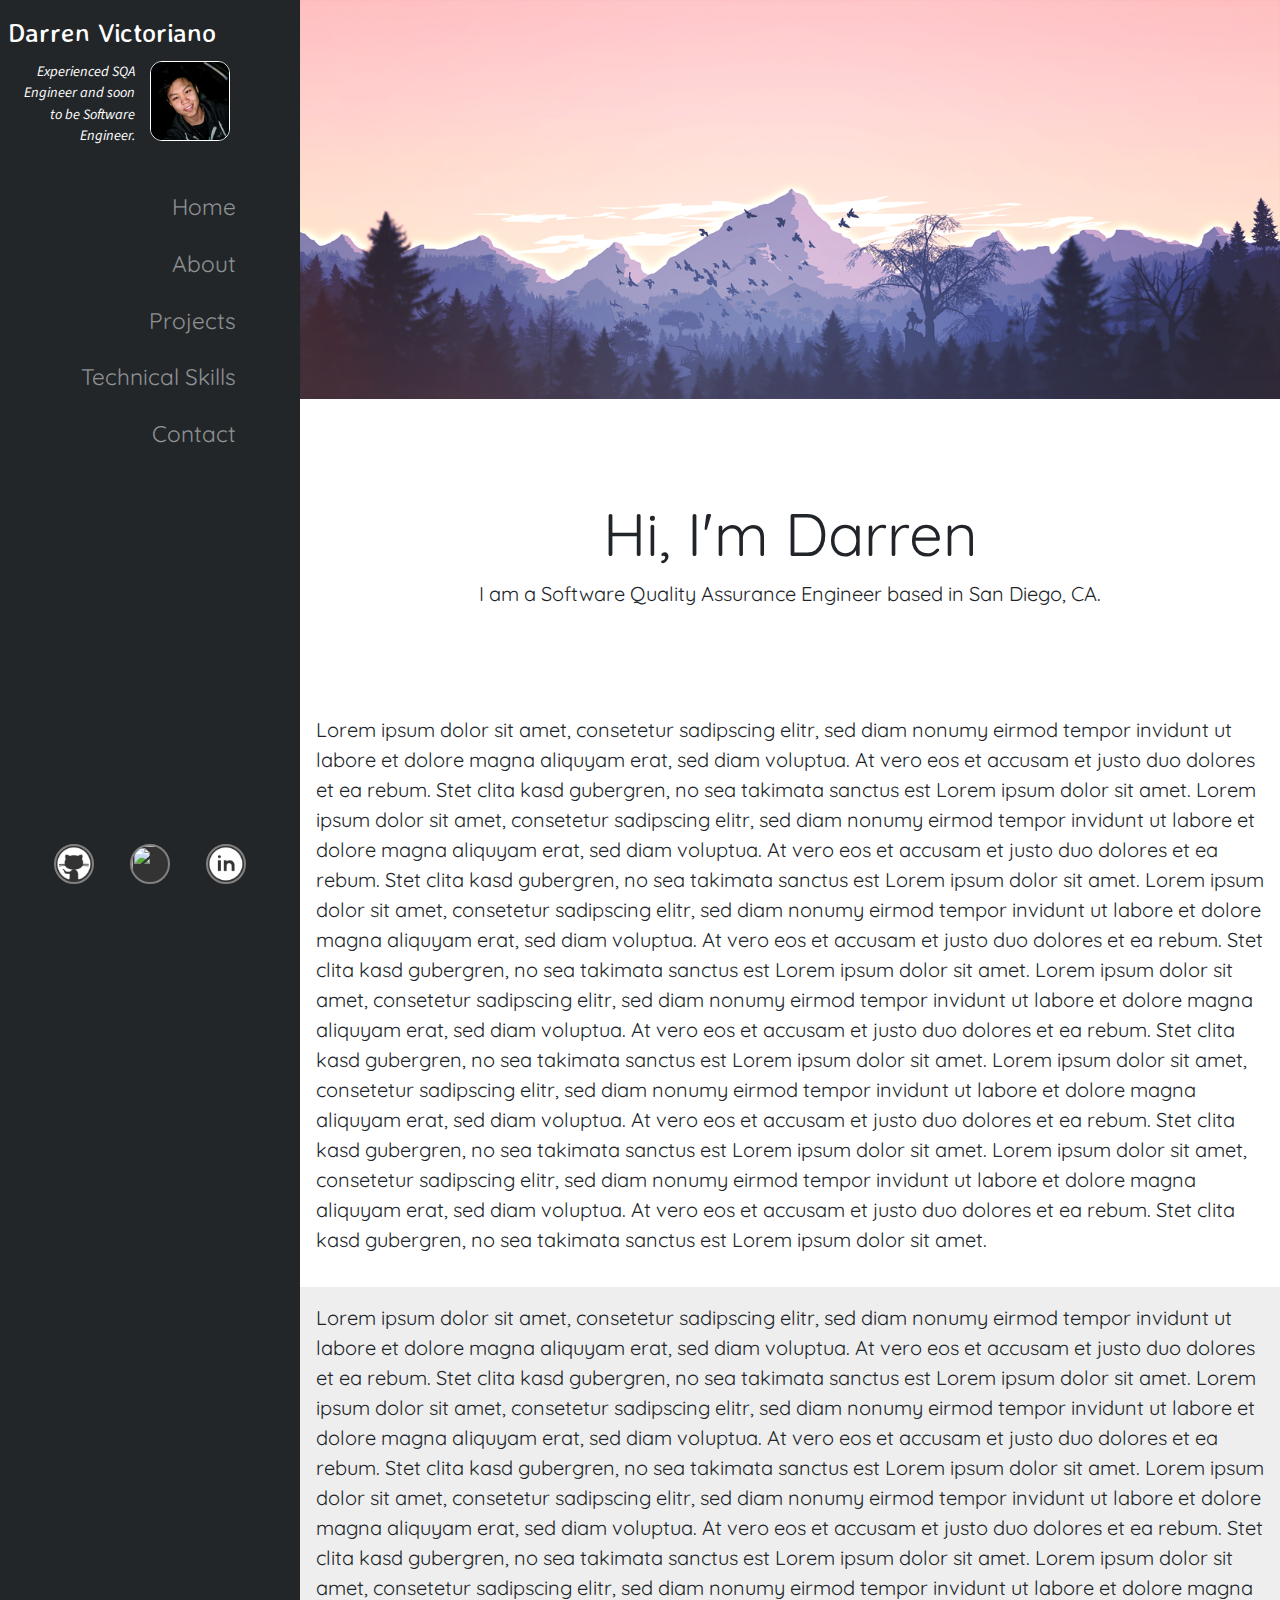
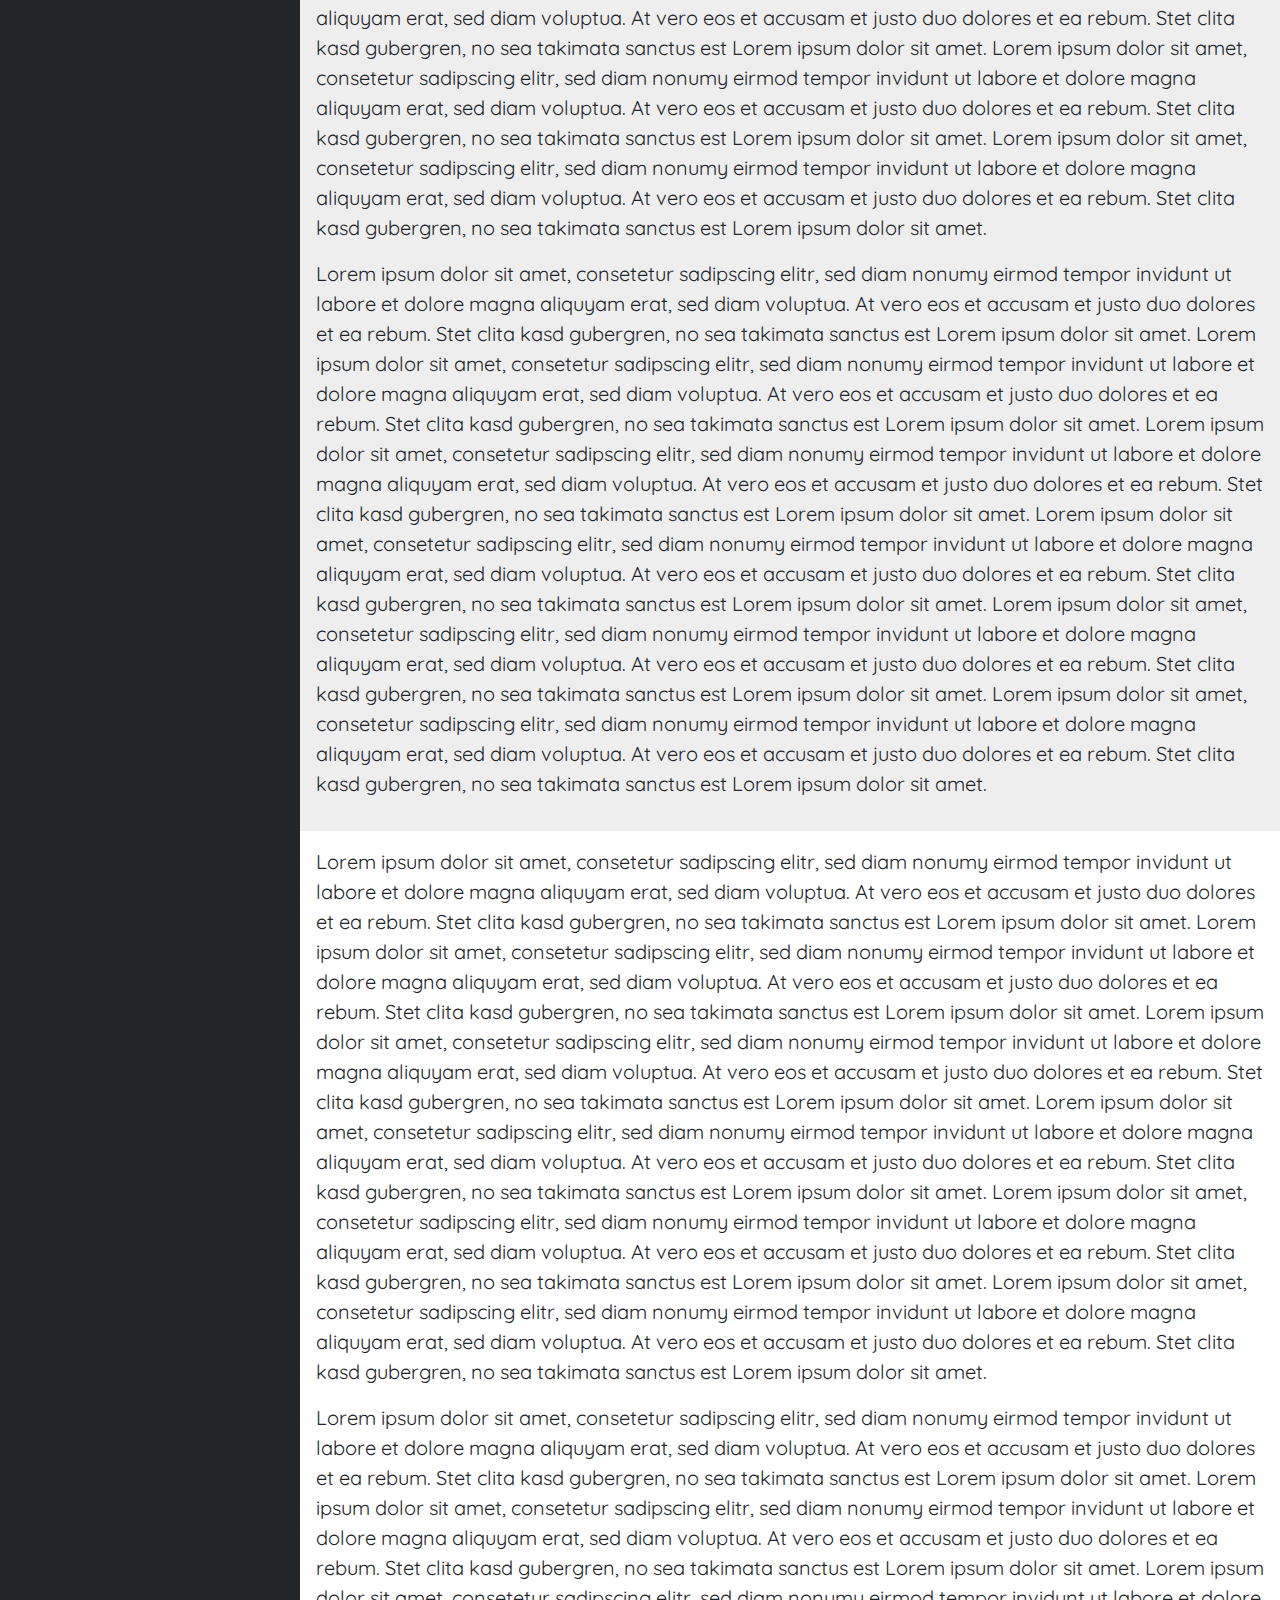
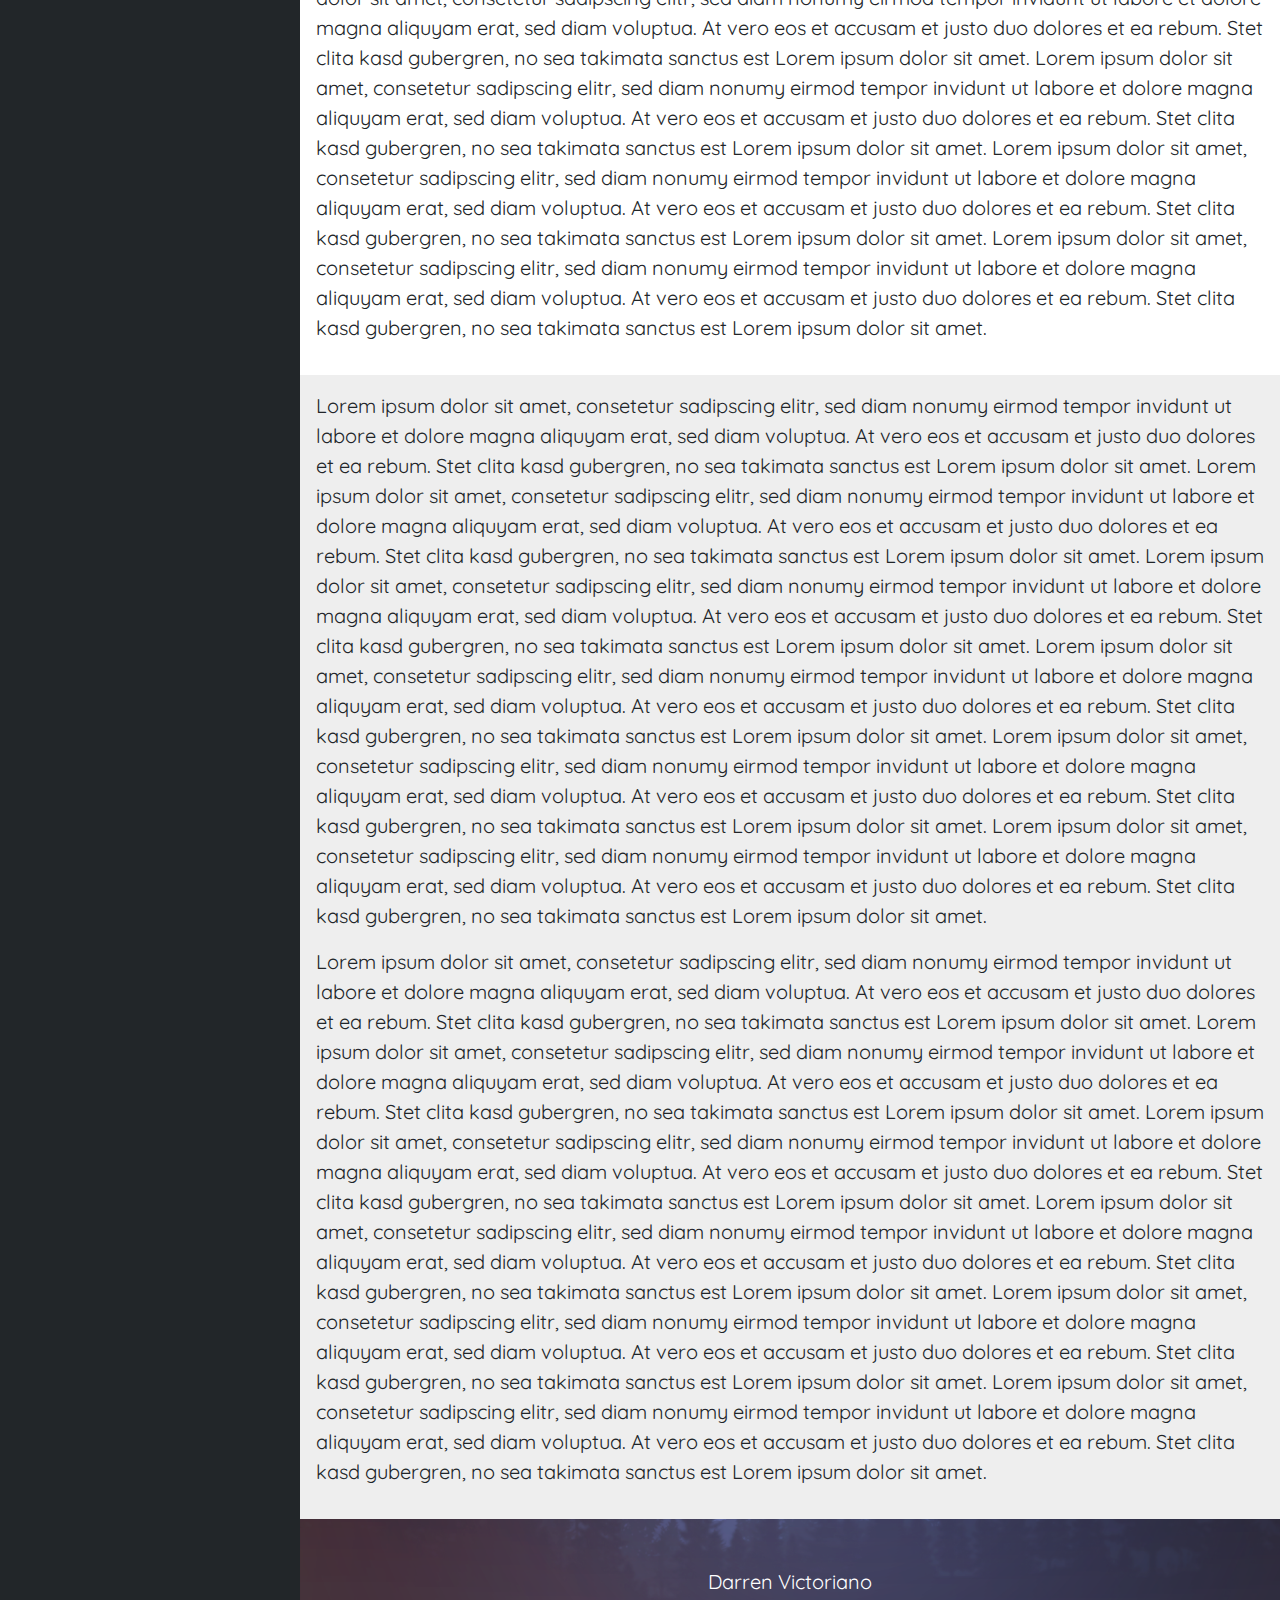
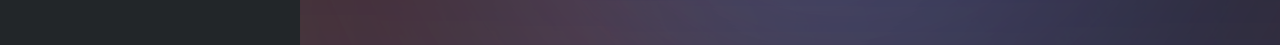
==== index.html @ d891eb02 "working" ====
<!DOCTYPE html>
<html lang="en-us">

<head>
  <!-- required meta tags-->
  <meta charset="utf-8" />
  <meta name="viewport" content="width=device-width, initial-scale=1.0" />
  <meta http-equiv="X-UA-Compatible" content="IE=edge" />

  <title>Darren Victoriano</title>

  <!-- webpage icon -->
  <link rel="shortcut icon" type="image/x-icon" href="./assets/images/icon.png" />

  <!-- Bootstrap CSS-->
  <link rel="stylesheet" href="https://maxcdn.bootstrapcdn.com/bootstrap/4.0.0/css/bootstrap.min.css"
    integrity="sha384-Gn5384xqQ1aoWXA+058RXPxPg6fy4IWvTNh0E263XmFcJlSAwiGgFAW/dAiS6JXm" crossorigin="anonymous" />

  <!-- Fullpage CSS -->
  <link rel="stylesheet" href="./assets/css/fullpage.css">

  <!-- My CSS -->
  <link rel="stylesheet" href="./assets/css/style.css" />

  <!-- Scrollbar Custom CSS -->
  <link rel="stylesheet"
    href="https://cdnjs.cloudflare.com/ajax/libs/malihu-custom-scrollbar-plugin/3.1.5/jquery.mCustomScrollbar.min.css" />

  <!-- Fonts -->
  <link rel="stylesheet" href="https://use.fontawesome.com/releases/v5.6.3/css/all.css"
    integrity="sha384-UHRtZLI+pbxtHCWp1t77Bi1L4ZtiqrqD80Kn4Z8NTSRyMA2Fd33n5dQ8lWUE00s/" crossorigin="anonymous">
  <link href="https://fonts.googleapis.com/css?family=Alegreya+Sans|Averia+Sans+Libre|Quicksand|Source+Sans+Pro"
    rel="stylesheet">
</head>

<!-- ######################################################################################################################################################### -->

<body>
  <!-- this is the main container for the entire sidebar -->
  <div id="sidebar-header">
    <!-- Top Part -->
    <div id="sidebar-top">
      <!-- Small Sidebar Profile Top -->
      <div id="sidebar-profile">
        <!-- Sidebar Toggle -->
        <div class="d-flex justify-content-end">
          <div class="container-fluid pt-3 pr-0 pl-2 text-left">
            <h4 id="profile-name">Darren Victoriano</h4>
          </div>
          <!-- Toggle button -->
          <nav class="navbar navbar-expand-lg navbar-light pr-0">
            <div class="container-fluid pr-2">

              <button type="button" id="sidebarCollapse" class="btn btn-light">
                <i class="fas fa-bars"></i>
              </button>

            </div>
          </nav>
        </div>
        <!-- Sidebar job -->
        <div id="sidebar-job" class="row m-0 p-0 mt-1">
          <div class="row w-100 m-0 p-0">
            <!-- My Name and Job Position-->
            <div class="col-6 text-right">
              <p id="profile-description" class="font-italic">
                Experienced SQA Engineer and soon to be Software Engineer.
              </p>
            </div>
            <!-- My img-->
            <div id="profile-img-div" class="">
              <img id="profile-img" src="./assets/images/me.jpg">
            </div>
          </div>
        </div>

      </div>
      <!-- Sidebar Navigation -->
      <div id="sidebar-nav">
        <ul class="navigation">
          <li>
            <a href="#home" id="home-link">
              <div data-toggle="tooltip" data-placement="top" title="Home" class="fas fa-home nav-link-icon"></div>
              <span class="nav-link-text">Home</span>
            </a>
          </li>
          <li>
            <a href="#about" id="about-link">
              <div data-toggle="tooltip" data-placement="top" title="About" class="fas fa-user-tie nav-link-icon">
              </div>
              <span class="nav-link-text">About</span>
            </a>
          </li>
          <li>
            <a href="#projects" id="projects-link">
              <div data-toggle="tooltip" data-placement="top" title="Projects" class="fas fa-th-list nav-link-icon">
              </div>
              <span class="nav-link-text">Projects</span>
            </a>
          </li>
          <li>
            <a href="#skills" id="skills-link">
              <div data-toggle="tooltip" data-placement="top" title="Skills" class="fas fa-tools nav-link-icon"></div>
              <span class="nav-link-text">Technical Skills</span>
            </a>
          </li>
          <li>
            <a href="#contact" id="contact-link">
              <div data-toggle="tooltip" data-placement="top" title="Contact" class="fas fa-envelope nav-link-icon">
              </div>
              <span class="nav-link-text">Contact</span>
            </a>
          </li>
        </ul>

      </div>
    </div> <!-- End of sidebar-top -->

    <!-- Bottom Part -->
    <div id="sidebar-bottom">
      <ul class="list-inline text-center">
        <li data-toggle="tooltip" data-placement="top" title="Github">
          <a target="_blank" href="https://github.com/DarrenVictoriano">
            <img class="social-img" src="./assets/images/github.png">
          </a>
        </li>
        <li data-toggle="tooltip" data-placement="top" title="Stack Overflow">
          <a target="_blank" href="https://stackoverflow.com/users/9407717/darren">
            <img class="social-img" src="./assets/images/stackoverflow-black-circle.png">
          </a>
        </li>
        <li data-toggle="tooltip" data-placement="top" title="LinkedIn">
          <a target="_blank" href="https://www.linkedin.com/in/darren-victoriano/">
            <img class="social-img" src="./assets/images/linkedin.png">
          </a>
        </li>
      </ul>
    </div>
  </div> <!-- End of sidebar div -->

  <!-- ######################################################################################################################################################### -->

  <!-- Main Container -->
  <div id="main-container">

    <!-- Home and Cover Image DIV -->
    <div id="home" class="text-center">
      <p>
        &nbsp;
      </p>
    </div>

    <div id="home2" class="text-center">
      <span id="home2-name" class="quicksand-font">
        Hi, I'm Darren
      </span>
      <p class="m-0">
        I am a Software Quality Assurance Engineer based in San Diego, CA.
      </p>
    </div>

    <!-- About DIV -->
    <div id="about" class="p-3">
      <p>
        Lorem ipsum dolor sit amet, consetetur sadipscing elitr, sed diam nonumy eirmod tempor invidunt ut labore et
        dolore magna aliquyam erat, sed diam voluptua. At vero eos et accusam et justo duo dolores et ea rebum. Stet
        clita kasd gubergren, no sea takimata sanctus est Lorem ipsum dolor sit amet. Lorem ipsum dolor sit amet,
        consetetur sadipscing elitr, sed diam nonumy eirmod tempor invidunt ut labore et dolore magna aliquyam erat,
        sed diam voluptua. At vero eos et accusam et justo duo dolores et ea rebum. Stet clita kasd gubergren, no sea
        takimata sanctus est Lorem ipsum dolor sit amet. Lorem ipsum dolor sit amet, consetetur sadipscing elitr, sed
        diam nonumy eirmod tempor invidunt ut labore et dolore magna aliquyam erat, sed diam voluptua. At vero eos et
        accusam et justo duo dolores et ea rebum. Stet clita kasd gubergren, no sea takimata sanctus est Lorem ipsum
        dolor sit amet.

        Lorem ipsum dolor sit amet, consetetur sadipscing elitr, sed diam nonumy eirmod tempor invidunt ut labore et
        dolore magna aliquyam erat, sed diam voluptua. At vero eos et accusam et justo duo dolores et ea rebum. Stet
        clita kasd gubergren, no sea takimata sanctus est Lorem ipsum dolor sit amet. Lorem ipsum dolor sit amet,
        consetetur sadipscing elitr, sed diam nonumy eirmod tempor invidunt ut labore et dolore magna aliquyam erat,
        sed diam voluptua. At vero eos et accusam et justo duo dolores et ea rebum. Stet clita kasd gubergren, no sea
        takimata sanctus est Lorem ipsum dolor sit amet. Lorem ipsum dolor sit amet, consetetur sadipscing elitr, sed
        diam nonumy eirmod tempor invidunt ut labore et dolore magna aliquyam erat, sed diam voluptua. At vero eos et
        accusam et justo duo dolores et ea rebum. Stet clita kasd gubergren, no sea takimata sanctus est Lorem ipsum
        dolor sit amet.
      </p>

    </div>

    <!-- Projects DIV -->
    <div id="projects" class="p-3">
      <p>
        Lorem ipsum dolor sit amet, consetetur sadipscing elitr, sed diam nonumy eirmod tempor invidunt ut labore et
        dolore magna aliquyam erat, sed diam voluptua. At vero eos et accusam et justo duo dolores et ea rebum. Stet
        clita kasd gubergren, no sea takimata sanctus est Lorem ipsum dolor sit amet. Lorem ipsum dolor sit amet,
        consetetur sadipscing elitr, sed diam nonumy eirmod tempor invidunt ut labore et dolore magna aliquyam erat,
        sed diam voluptua. At vero eos et accusam et justo duo dolores et ea rebum. Stet clita kasd gubergren, no sea
        takimata sanctus est Lorem ipsum dolor sit amet. Lorem ipsum dolor sit amet, consetetur sadipscing elitr, sed
        diam nonumy eirmod tempor invidunt ut labore et dolore magna aliquyam erat, sed diam voluptua. At vero eos et
        accusam et justo duo dolores et ea rebum. Stet clita kasd gubergren, no sea takimata sanctus est Lorem ipsum
        dolor sit amet.

        Lorem ipsum dolor sit amet, consetetur sadipscing elitr, sed diam nonumy eirmod tempor invidunt ut labore et
        dolore magna aliquyam erat, sed diam voluptua. At vero eos et accusam et justo duo dolores et ea rebum. Stet
        clita kasd gubergren, no sea takimata sanctus est Lorem ipsum dolor sit amet. Lorem ipsum dolor sit amet,
        consetetur sadipscing elitr, sed diam nonumy eirmod tempor invidunt ut labore et dolore magna aliquyam erat,
        sed diam voluptua. At vero eos et accusam et justo duo dolores et ea rebum. Stet clita kasd gubergren, no sea
        takimata sanctus est Lorem ipsum dolor sit amet. Lorem ipsum dolor sit amet, consetetur sadipscing elitr, sed
        diam nonumy eirmod tempor invidunt ut labore et dolore magna aliquyam erat, sed diam voluptua. At vero eos et
        accusam et justo duo dolores et ea rebum. Stet clita kasd gubergren, no sea takimata sanctus est Lorem ipsum
        dolor sit amet.
      </p>
      <p>
        Lorem ipsum dolor sit amet, consetetur sadipscing elitr, sed diam nonumy eirmod tempor invidunt ut labore et
        dolore magna aliquyam erat, sed diam voluptua. At vero eos et accusam et justo duo dolores et ea rebum. Stet
        clita kasd gubergren, no sea takimata sanctus est Lorem ipsum dolor sit amet. Lorem ipsum dolor sit amet,
        consetetur sadipscing elitr, sed diam nonumy eirmod tempor invidunt ut labore et dolore magna aliquyam erat,
        sed diam voluptua. At vero eos et accusam et justo duo dolores et ea rebum. Stet clita kasd gubergren, no sea
        takimata sanctus est Lorem ipsum dolor sit amet. Lorem ipsum dolor sit amet, consetetur sadipscing elitr, sed
        diam nonumy eirmod tempor invidunt ut labore et dolore magna aliquyam erat, sed diam voluptua. At vero eos et
        accusam et justo duo dolores et ea rebum. Stet clita kasd gubergren, no sea takimata sanctus est Lorem ipsum
        dolor sit amet.

        Lorem ipsum dolor sit amet, consetetur sadipscing elitr, sed diam nonumy eirmod tempor invidunt ut labore et
        dolore magna aliquyam erat, sed diam voluptua. At vero eos et accusam et justo duo dolores et ea rebum. Stet
        clita kasd gubergren, no sea takimata sanctus est Lorem ipsum dolor sit amet. Lorem ipsum dolor sit amet,
        consetetur sadipscing elitr, sed diam nonumy eirmod tempor invidunt ut labore et dolore magna aliquyam erat,
        sed diam voluptua. At vero eos et accusam et justo duo dolores et ea rebum. Stet clita kasd gubergren, no sea
        takimata sanctus est Lorem ipsum dolor sit amet. Lorem ipsum dolor sit amet, consetetur sadipscing elitr, sed
        diam nonumy eirmod tempor invidunt ut labore et dolore magna aliquyam erat, sed diam voluptua. At vero eos et
        accusam et justo duo dolores et ea rebum. Stet clita kasd gubergren, no sea takimata sanctus est Lorem ipsum
        dolor sit amet.
      </p>
    </div>

    <!-- Skills DIV -->
    <div id="skills" class="p-3">
      <p>
        Lorem ipsum dolor sit amet, consetetur sadipscing elitr, sed diam nonumy eirmod tempor invidunt ut labore et
        dolore magna aliquyam erat, sed diam voluptua. At vero eos et accusam et justo duo dolores et ea rebum. Stet
        clita kasd gubergren, no sea takimata sanctus est Lorem ipsum dolor sit amet. Lorem ipsum dolor sit amet,
        consetetur sadipscing elitr, sed diam nonumy eirmod tempor invidunt ut labore et dolore magna aliquyam erat,
        sed diam voluptua. At vero eos et accusam et justo duo dolores et ea rebum. Stet clita kasd gubergren, no sea
        takimata sanctus est Lorem ipsum dolor sit amet. Lorem ipsum dolor sit amet, consetetur sadipscing elitr, sed
        diam nonumy eirmod tempor invidunt ut labore et dolore magna aliquyam erat, sed diam voluptua. At vero eos et
        accusam et justo duo dolores et ea rebum. Stet clita kasd gubergren, no sea takimata sanctus est Lorem ipsum
        dolor sit amet.

        Lorem ipsum dolor sit amet, consetetur sadipscing elitr, sed diam nonumy eirmod tempor invidunt ut labore et
        dolore magna aliquyam erat, sed diam voluptua. At vero eos et accusam et justo duo dolores et ea rebum. Stet
        clita kasd gubergren, no sea takimata sanctus est Lorem ipsum dolor sit amet. Lorem ipsum dolor sit amet,
        consetetur sadipscing elitr, sed diam nonumy eirmod tempor invidunt ut labore et dolore magna aliquyam erat,
        sed diam voluptua. At vero eos et accusam et justo duo dolores et ea rebum. Stet clita kasd gubergren, no sea
        takimata sanctus est Lorem ipsum dolor sit amet. Lorem ipsum dolor sit amet, consetetur sadipscing elitr, sed
        diam nonumy eirmod tempor invidunt ut labore et dolore magna aliquyam erat, sed diam voluptua. At vero eos et
        accusam et justo duo dolores et ea rebum. Stet clita kasd gubergren, no sea takimata sanctus est Lorem ipsum
        dolor sit amet.
      </p>
      <p>
        Lorem ipsum dolor sit amet, consetetur sadipscing elitr, sed diam nonumy eirmod tempor invidunt ut labore et
        dolore magna aliquyam erat, sed diam voluptua. At vero eos et accusam et justo duo dolores et ea rebum. Stet
        clita kasd gubergren, no sea takimata sanctus est Lorem ipsum dolor sit amet. Lorem ipsum dolor sit amet,
        consetetur sadipscing elitr, sed diam nonumy eirmod tempor invidunt ut labore et dolore magna aliquyam erat,
        sed diam voluptua. At vero eos et accusam et justo duo dolores et ea rebum. Stet clita kasd gubergren, no sea
        takimata sanctus est Lorem ipsum dolor sit amet. Lorem ipsum dolor sit amet, consetetur sadipscing elitr, sed
        diam nonumy eirmod tempor invidunt ut labore et dolore magna aliquyam erat, sed diam voluptua. At vero eos et
        accusam et justo duo dolores et ea rebum. Stet clita kasd gubergren, no sea takimata sanctus est Lorem ipsum
        dolor sit amet.

        Lorem ipsum dolor sit amet, consetetur sadipscing elitr, sed diam nonumy eirmod tempor invidunt ut labore et
        dolore magna aliquyam erat, sed diam voluptua. At vero eos et accusam et justo duo dolores et ea rebum. Stet
        clita kasd gubergren, no sea takimata sanctus est Lorem ipsum dolor sit amet. Lorem ipsum dolor sit amet,
        consetetur sadipscing elitr, sed diam nonumy eirmod tempor invidunt ut labore et dolore magna aliquyam erat,
        sed diam voluptua. At vero eos et accusam et justo duo dolores et ea rebum. Stet clita kasd gubergren, no sea
        takimata sanctus est Lorem ipsum dolor sit amet. Lorem ipsum dolor sit amet, consetetur sadipscing elitr, sed
        diam nonumy eirmod tempor invidunt ut labore et dolore magna aliquyam erat, sed diam voluptua. At vero eos et
        accusam et justo duo dolores et ea rebum. Stet clita kasd gubergren, no sea takimata sanctus est Lorem ipsum
        dolor sit amet.
      </p>
    </div>

    <!-- Contact DIV -->
    <div id="contact" class="p-3">
      <p>
        Lorem ipsum dolor sit amet, consetetur sadipscing elitr, sed diam nonumy eirmod tempor invidunt ut labore et
        dolore magna aliquyam erat, sed diam voluptua. At vero eos et accusam et justo duo dolores et ea rebum. Stet
        clita kasd gubergren, no sea takimata sanctus est Lorem ipsum dolor sit amet. Lorem ipsum dolor sit amet,
        consetetur sadipscing elitr, sed diam nonumy eirmod tempor invidunt ut labore et dolore magna aliquyam erat,
        sed diam voluptua. At vero eos et accusam et justo duo dolores et ea rebum. Stet clita kasd gubergren, no sea
        takimata sanctus est Lorem ipsum dolor sit amet. Lorem ipsum dolor sit amet, consetetur sadipscing elitr, sed
        diam nonumy eirmod tempor invidunt ut labore et dolore magna aliquyam erat, sed diam voluptua. At vero eos et
        accusam et justo duo dolores et ea rebum. Stet clita kasd gubergren, no sea takimata sanctus est Lorem ipsum
        dolor sit amet.

        Lorem ipsum dolor sit amet, consetetur sadipscing elitr, sed diam nonumy eirmod tempor invidunt ut labore et
        dolore magna aliquyam erat, sed diam voluptua. At vero eos et accusam et justo duo dolores et ea rebum. Stet
        clita kasd gubergren, no sea takimata sanctus est Lorem ipsum dolor sit amet. Lorem ipsum dolor sit amet,
        consetetur sadipscing elitr, sed diam nonumy eirmod tempor invidunt ut labore et dolore magna aliquyam erat,
        sed diam voluptua. At vero eos et accusam et justo duo dolores et ea rebum. Stet clita kasd gubergren, no sea
        takimata sanctus est Lorem ipsum dolor sit amet. Lorem ipsum dolor sit amet, consetetur sadipscing elitr, sed
        diam nonumy eirmod tempor invidunt ut labore et dolore magna aliquyam erat, sed diam voluptua. At vero eos et
        accusam et justo duo dolores et ea rebum. Stet clita kasd gubergren, no sea takimata sanctus est Lorem ipsum
        dolor sit amet.
      </p>
      <p>
        Lorem ipsum dolor sit amet, consetetur sadipscing elitr, sed diam nonumy eirmod tempor invidunt ut labore et
        dolore magna aliquyam erat, sed diam voluptua. At vero eos et accusam et justo duo dolores et ea rebum. Stet
        clita kasd gubergren, no sea takimata sanctus est Lorem ipsum dolor sit amet. Lorem ipsum dolor sit amet,
        consetetur sadipscing elitr, sed diam nonumy eirmod tempor invidunt ut labore et dolore magna aliquyam erat,
        sed diam voluptua. At vero eos et accusam et justo duo dolores et ea rebum. Stet clita kasd gubergren, no sea
        takimata sanctus est Lorem ipsum dolor sit amet. Lorem ipsum dolor sit amet, consetetur sadipscing elitr, sed
        diam nonumy eirmod tempor invidunt ut labore et dolore magna aliquyam erat, sed diam voluptua. At vero eos et
        accusam et justo duo dolores et ea rebum. Stet clita kasd gubergren, no sea takimata sanctus est Lorem ipsum
        dolor sit amet.

        Lorem ipsum dolor sit amet, consetetur sadipscing elitr, sed diam nonumy eirmod tempor invidunt ut labore et
        dolore magna aliquyam erat, sed diam voluptua. At vero eos et accusam et justo duo dolores et ea rebum. Stet
        clita kasd gubergren, no sea takimata sanctus est Lorem ipsum dolor sit amet. Lorem ipsum dolor sit amet,
        consetetur sadipscing elitr, sed diam nonumy eirmod tempor invidunt ut labore et dolore magna aliquyam erat,
        sed diam voluptua. At vero eos et accusam et justo duo dolores et ea rebum. Stet clita kasd gubergren, no sea
        takimata sanctus est Lorem ipsum dolor sit amet. Lorem ipsum dolor sit amet, consetetur sadipscing elitr, sed
        diam nonumy eirmod tempor invidunt ut labore et dolore magna aliquyam erat, sed diam voluptua. At vero eos et
        accusam et justo duo dolores et ea rebum. Stet clita kasd gubergren, no sea takimata sanctus est Lorem ipsum
        dolor sit amet.
      </p>
    </div>

    <!-- Footer -->
    <div id="footer" class="text-center py-5">
      <div class="container">
        <span class="m-0">Darren Victoriano</span>
      </div>
    </div>

  </div> <!-- end of main-container -->


  <!-- ######################################################################################################################################################### -->
  <!-- JavaScript -->
  <!-- jQuery -->
  <script src="https://code.jquery.com/jquery-3.3.1.js" integrity="sha256-2Kok7MbOyxpgUVvAk/HJ2jigOSYS2auK4Pfzbm7uH60="
    crossorigin="anonymous"></script>
  <!-- Popper.js -->
  <script src="https://cdnjs.cloudflare.com/ajax/libs/popper.js/1.14.6/umd/popper.min.js"
    integrity="sha384-wHAiFfRlMFy6i5SRaxvfOCifBUQy1xHdJ/yoi7FRNXMRBu5WHdZYu1hA6ZOblgut"
    crossorigin="anonymous"></script>
  <!-- Bootstrap JS -->
  <script src="https://stackpath.bootstrapcdn.com/bootstrap/4.2.1/js/bootstrap.min.js"
    integrity="sha384-B0UglyR+jN6CkvvICOB2joaf5I4l3gm9GU6Hc1og6Ls7i6U/mkkaduKaBhlAXv9k"
    crossorigin="anonymous"></script>
  <!-- jQuery Custom Scroller CDN -->
  <script
    src="https://cdnjs.cloudflare.com/ajax/libs/malihu-custom-scrollbar-plugin/3.1.5/jquery.mCustomScrollbar.concat.min.js"></script>
  <!-- My JS -->
  <script src="./assets/javascript/script.js"></script>
</body>

</html>
---- assets/css/fullpage.css ----
/*!
 * fullPage 3.0.4
 * https://github.com/alvarotrigo/fullPage.js
 *
 * @license GPLv3 for open source use only
 * or Fullpage Commercial License for commercial use
 * http://alvarotrigo.com/fullPage/pricing/
 *
 * Copyright (C) 2018 http://alvarotrigo.com/fullPage - A project by Alvaro Trigo
 */
html.fp-enabled,
.fp-enabled body {
    margin: 0;
    padding: 0;
    overflow:hidden;

    /*Avoid flicker on slides transitions for mobile phones #336 */
    -webkit-tap-highlight-color: rgba(0,0,0,0);
}
.fp-section {
    position: relative;
    -webkit-box-sizing: border-box; /* Safari<=5 Android<=3 */
    -moz-box-sizing: border-box; /* <=28 */
    box-sizing: border-box;
}
.fp-slide {
    float: left;
}
.fp-slide, .fp-slidesContainer {
    height: 100%;
    display: block;
}
.fp-slides {
    z-index:1;
    height: 100%;
    overflow: hidden;
    position: relative;
    -webkit-transition: all 0.3s ease-out; /* Safari<=6 Android<=4.3 */
    transition: all 0.3s ease-out;
}
.fp-section.fp-table, .fp-slide.fp-table {
    display: table;
    table-layout:fixed;
    width: 100%;
}
.fp-tableCell {
    display: table-cell;
    vertical-align: middle;
    width: 100%;
    height: 100%;
}
.fp-slidesContainer {
    float: left;
    position: relative;
}
.fp-controlArrow {
    -webkit-user-select: none; /* webkit (safari, chrome) browsers */
    -moz-user-select: none; /* mozilla browsers */
    -khtml-user-select: none; /* webkit (konqueror) browsers */
    -ms-user-select: none; /* IE10+ */
    position: absolute;
    z-index: 4;
    top: 50%;
    cursor: pointer;
    width: 0;
    height: 0;
    border-style: solid;
    margin-top: -38px;
    -webkit-transform: translate3d(0,0,0);
    -ms-transform: translate3d(0,0,0);
    transform: translate3d(0,0,0);
}
.fp-controlArrow.fp-prev {
    left: 15px;
    width: 0;
    border-width: 38.5px 34px 38.5px 0;
    border-color: transparent #fff transparent transparent;
}
.fp-controlArrow.fp-next {
    right: 15px;
    border-width: 38.5px 0 38.5px 34px;
    border-color: transparent transparent transparent #fff;
}
.fp-scrollable {
    overflow: hidden;
    position: relative;
}
.fp-scroller{
    overflow: hidden;
}
.iScrollIndicator{
    border: 0 !important;
}
.fp-notransition {
    -webkit-transition: none !important;
    transition: none !important;
}
#fp-nav {
    position: fixed;
    z-index: 100;
    margin-top: -32px;
    top: 50%;
    opacity: 1;
    -webkit-transform: translate3d(0,0,0);
}
#fp-nav.fp-right {
    right: 17px;
}
#fp-nav.fp-left {
    left: 17px;
}
.fp-slidesNav{
    position: absolute;
    z-index: 4;
    opacity: 1;
    -webkit-transform: translate3d(0,0,0);
    -ms-transform: translate3d(0,0,0);
    transform: translate3d(0,0,0);
    left: 0 !important;
    right: 0;
    margin: 0 auto !important;
}
.fp-slidesNav.fp-bottom {
    bottom: 17px;
}
.fp-slidesNav.fp-top {
    top: 17px;
}
#fp-nav ul,
.fp-slidesNav ul {
  margin: 0;
  padding: 0;
}
#fp-nav ul li,
.fp-slidesNav ul li {
    display: block;
    width: 14px;
    height: 13px;
    margin: 7px;
    position:relative;
}
.fp-slidesNav ul li {
    display: inline-block;
}
#fp-nav ul li a,
.fp-slidesNav ul li a {
    display: block;
    position: relative;
    z-index: 1;
    width: 100%;
    height: 100%;
    cursor: pointer;
    text-decoration: none;
}
#fp-nav ul li a.active span,
.fp-slidesNav ul li a.active span,
#fp-nav ul li:hover a.active span,
.fp-slidesNav ul li:hover a.active span{
    height: 12px;
    width: 12px;
    margin: -6px 0 0 -6px;
    border-radius: 100%;
 }
#fp-nav ul li a span,
.fp-slidesNav ul li a span {
    border-radius: 50%;
    position: absolute;
    z-index: 1;
    height: 4px;
    width: 4px;
    border: 0;
    background: #333;
    left: 50%;
    top: 50%;
    margin: -2px 0 0 -2px;
    -webkit-transition: all 0.1s ease-in-out;
    -moz-transition: all 0.1s ease-in-out;
    -o-transition: all 0.1s ease-in-out;
    transition: all 0.1s ease-in-out;
}
#fp-nav ul li:hover a span,
.fp-slidesNav ul li:hover a span{
    width: 10px;
    height: 10px;
    margin: -5px 0px 0px -5px;
}
#fp-nav ul li .fp-tooltip {
    position: absolute;
    top: -2px;
    color: #fff;
    font-size: 14px;
    font-family: arial, helvetica, sans-serif;
    white-space: nowrap;
    max-width: 220px;
    overflow: hidden;
    display: block;
    opacity: 0;
    width: 0;
    cursor: pointer;
}
#fp-nav ul li:hover .fp-tooltip,
#fp-nav.fp-show-active a.active + .fp-tooltip {
    -webkit-transition: opacity 0.2s ease-in;
    transition: opacity 0.2s ease-in;
    width: auto;
    opacity: 1;
}
#fp-nav ul li .fp-tooltip.fp-right {
    right: 20px;
}
#fp-nav ul li .fp-tooltip.fp-left {
    left: 20px;
}
.fp-auto-height.fp-section,
.fp-auto-height .fp-slide,
.fp-auto-height .fp-tableCell{
    height: auto !important;
}

.fp-responsive .fp-auto-height-responsive.fp-section,
.fp-responsive .fp-auto-height-responsive .fp-slide,
.fp-responsive .fp-auto-height-responsive .fp-tableCell {
    height: auto !important;
}

/*Only display content to screen readers*/
.fp-sr-only{
    position: absolute;
    width: 1px;
    height: 1px;
    padding: 0;
    overflow: hidden;
    clip: rect(0, 0, 0, 0);
    white-space: nowrap;
    border: 0;
}
---- assets/css/style.css ----
/*
Global Styles CSS
*/
body {
  background: #222629;
}
.averia-cursive-font {
  font-family: 'Averia Sans Libre', cursive;
}

.quicksand-font {
  font-family: 'Quicksand', sans-serif;
}

.alegreya-font {
  font-family: 'Alegreya Sans', sans-serif;
}

.source-pro-font {
  font-family: 'Source Sans Pro', sans-serif;
}

/*
Sidebar CSS ------------------
*/
#sidebar-header {
  background: #222629;
  color: #fff;
  display: flex;
  flex-direction: column;
  height: 100%;
  justify-content: space-between;
  left: 0;
  overflow-y: auto;
  position: fixed;
  text-align: right;
  top: 0;
  width: 300px;
}

/* Sidebar Top */
#profile-name {
  font-family: 'Averia Sans Libre', cursive;
  font-size: 1.7em;
}

#sidebarCollapse {
  /* show this when toggled */
  display: none;
}

#sidebar-profile {
  position: relative;
  margin-bottom: 1em;
}

#profile-description {
  font-size: 0.9em;
  font-family: 'Source Sans Pro', sans-serif;
}

#profile-img {
  height: 80px;
  width: 80px;
  border-radius: 15%;
  border: solid 1px white;
}

/* Sidebar Navigations */
#sidebar-nav ul {
  font-family: 'Quicksand', sans-serif;
  font-size: 17pt;
  list-style-type: none;
  padding-left: 0;
}
#sidebar-nav ul li {
  min-height: 2em;
}

#sidebar-nav ul li a {
  border: 0;
  color: rgba(255, 255, 255, 0.5);
  display: block;
  outline: 0;
  padding: 0.5em 1.5em 0.5em 1.5em;
  text-decoration: none;
  transition: none;
}

#sidebar-nav ul li a.active {
  background: rgba(0, 0, 0, 0.15);
  box-shadow: inset 0 0 0.25em 0 rgba(0, 0, 0, 0.125);
  color: #fff;
}

.nav-link-icon {
  float: right;
  padding-top: 5px;
  margin-left: 30px;
}

#sidebar-nav ul li a.active div {
  color: #e6e6e6;
}
/* Sidebar Bottom */
#sidebar-bottom ul li {
  display: inline-block;
}

.social-img {
  width: 40px;
  height: 40px;
  background-color: #333333;
  border: solid 2px grey;
  border-radius: 100%;
  margin-left: 1em;
  margin-right: 1em;
  transition: all 0.3s ease-in-out;
}

.social-img:hover,
.social-img:focus {
  border: solid 2px white;
}

/*
Main Content CSS
*/
#main-container {
  font-family: 'Quicksand', sans-serif;
  font-size: 20px;
  padding: 0;
  margin-left: 300px;
  transition: all 0.5s ease;
}

#home {
  background-color: rgba(0, 0, 0, 0);
  background-image: url('../images/banner-mountain.png');
  background-size: cover;
  padding: 18% 2%;
}

#home2 {
  background-color: #ffffff;
  padding-top: 90px;
  padding-bottom: 90px;
}

#home2-name {
  font-size: 3em;
}

#about {
  background-color: #ffffff;
}

#projects {
  background-color: #eeeeee;
}

#skills {
  background-color: #ffffff;
}

#contact {
  background-color: #eeeeee;
}

#footer {
  background-color: rgba(0, 0, 0, 0);
  background-image: url('../images/banner-mountain-foot.png');
  background-size: cover;
  color: #ffffff;
}

/*
Media CSS ------------------
*/

@media screen and (max-width: 960px) {
  /* Sidebar Header */
  #profile-name,
  #profile-description {
      display: none;
  }
  #profile-img-div {
      padding:0;
      margin: auto;
      margin-bottom: 1em;
  }
  #profile-img {
      height: 40px;
      width: 40px;
      transition: all 0.5s linear;
  }
  /* Collape Icon */
  #sidebarCollapse {
      display: block;
  }
  /* Navigation Link */
  #sidebar-nav ul li a {
      padding: 0;
  }
  .nav-link-text {
      display: none;
  }
  .nav-link-icon {
      float: right;
      margin: 0;
      margin-right: 15px;
      padding: 0;
  }
  /* Social Image */
  .social-img {
      margin: auto;
      margin-top: 10px;
      transition: all 0.3s ease-in-out;
  }
  /* sidebar and main-container DIV */
  #sidebar-header {
      transition: width 0.5s linear;
      width: 55px;
  }
  #main-container {
      font-size: 18px;
      margin-left: 55px;
      transition: all 0.5s linear;
  }

  /* ---------- toggled class ---------- */
  /* Sidebar Header */
  #profile-img-div.toggled {
      padding:0;
      margin: 0;
  }
  #profile-img.toggled {
      height: 80px;
      width: 80px;
      transition: all 0.5s linear;
  }
  /* Navigation Link */
  #sidebar-nav ul li a.toggled {
      padding: 0.5em 1.5em 0.5em 1.5em;
  }
  .nav-link-text.toggled {
      display: block;
  }
  .nav-link-icon.toggled {
      float: right;
      padding-top: 5px;
      margin-left: 20px;
  }
  /* Sidebar and main container DIV */
  #sidebar-header.toggled {
      width: 300px;
  }
  #main-container.toggled {
    margin-left: 300px;
    transition: all 0.5s ease-in-out;
  }
  /* Dimmer */
  #home.toggled {
    opacity: 0.2;
  }
  #home2.toggled {
    opacity: 0.2;
  }
  #about.toggled {
    opacity: 0.2;
  }
  
  #projects.toggled {
    opacity: 0.2;
  }
  
  #skills.toggled {
    opacity: 0.2;
  }
  
  #contact.toggled {
    opacity: 0.2;
  }
  
  #footer.toggled {
    opacity: 0.2;
  }

} /* End of Media 960px */

@media screen and (max-width: 500px) {
  
  #main-container {
      font-size: 14px;
  }
  #profile-name {
    font-size: 16px;
  }
  #profile-description {
    font-size: 9px;
  }

  /* ---------- toggled class ---------- */
  /* Sidebar Header */
  #profile-img-div.toggled {
      padding:0;
      margin: 0;
  }
  #profile-img.toggled {
      height: 50px;
      width: 50px;
      transition: all 0.5s linear;
  }
  /* Navigation Link */
  #sidebar-nav ul li a.toggled {
      padding: 0.5em 1.5em 0.5em 1.5em;
      font-size: 15px;
  }
  .nav-link-text.toggled {
      display: block;
  }
  .nav-link-icon.toggled {
      float: left;
      padding-top: 5px;
      margin-left: 20px;
  }
  /* Sidebar and main container DIV */
  #sidebar-header.toggled {
      width: 200px;
  }
  #main-container.toggled {
    margin-left: 200px;
    transition: all 0.5s ease-in-out;
    background-color: rgba(0, 0, 0, 0.8);
    z-index: 998;
  }
  /* Dimmer */
  #home.toggled {
    opacity: 0.2;
  }
}
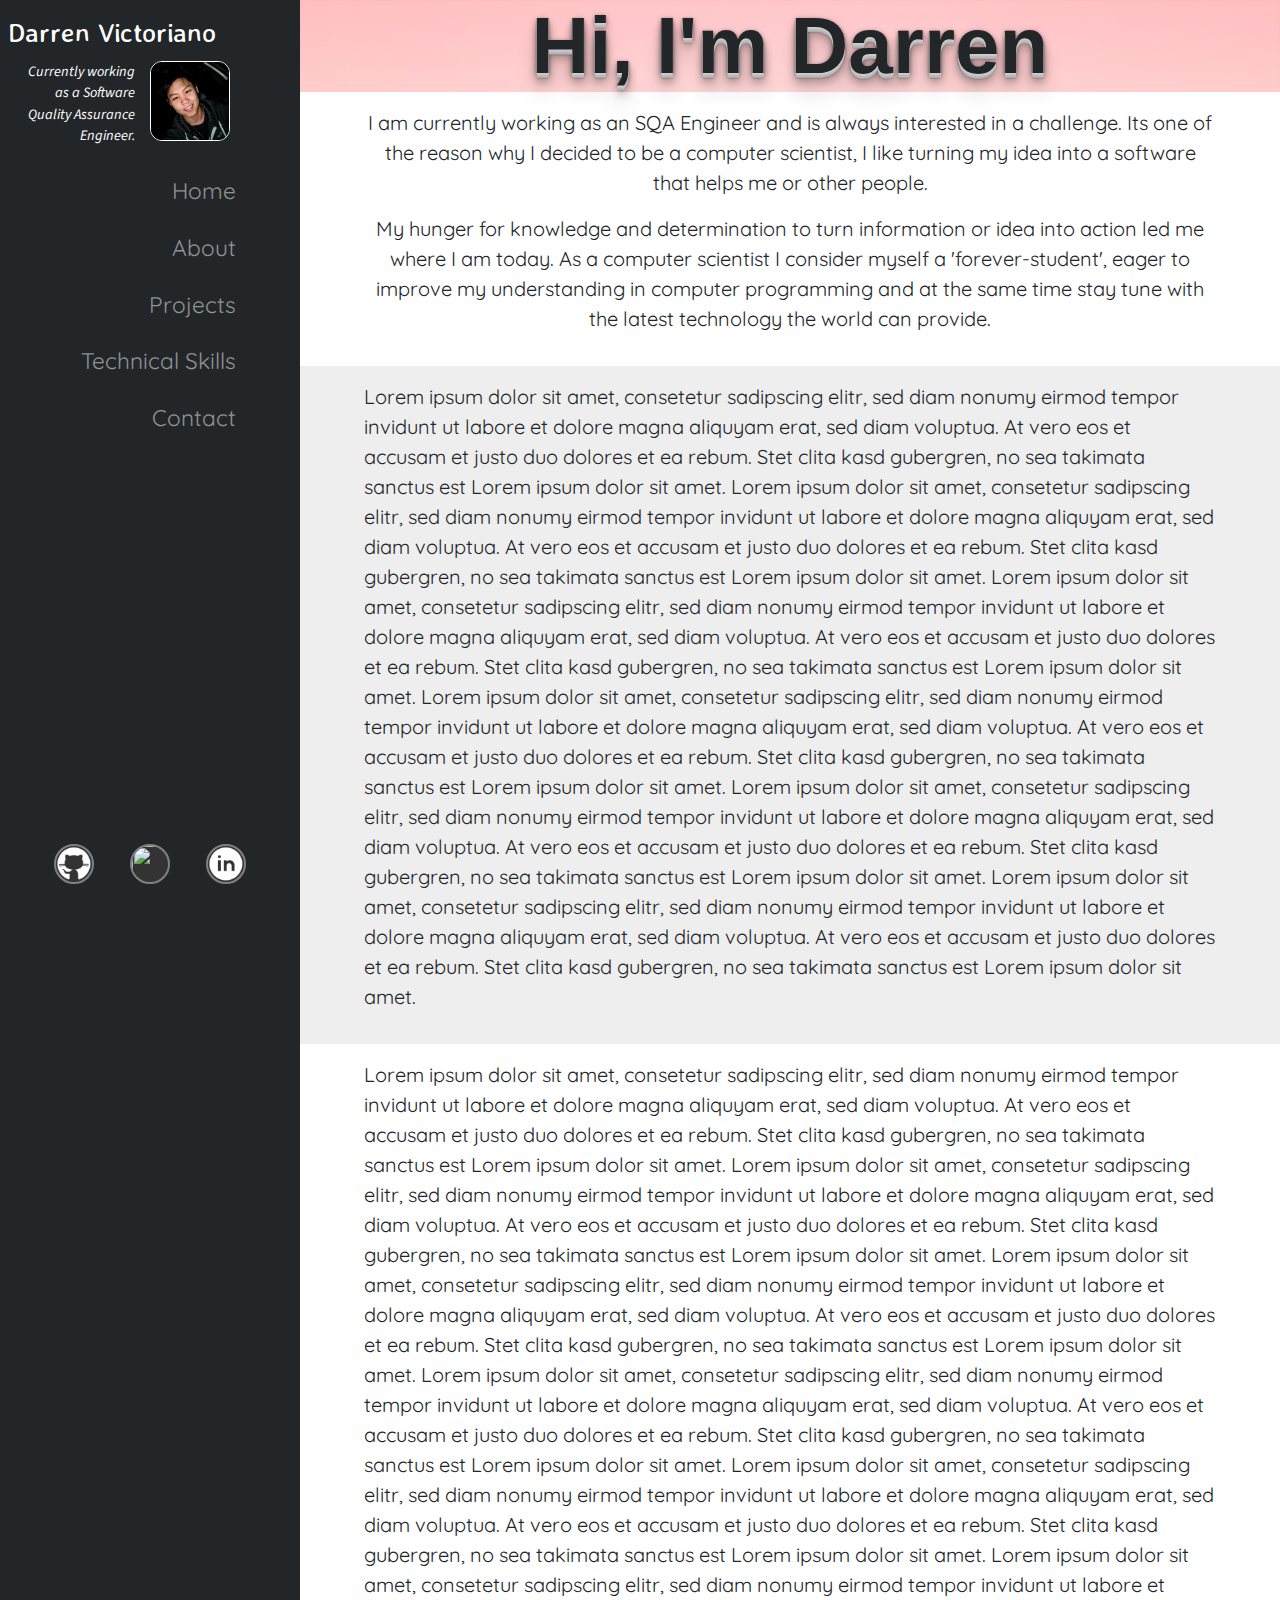
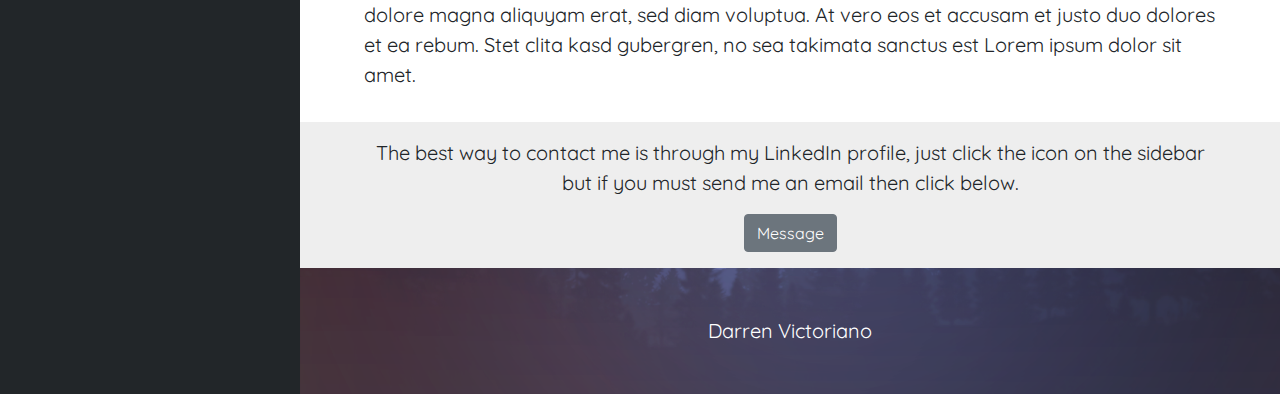
==== commit 6e2f6ea0: "updated content" ====
--- a/index.html
+++ b/index.html
@@ -62,9 +62,9 @@
         <div id="sidebar-job" class="row m-0 p-0 mt-1">
           <div class="row w-100 m-0 p-0">
             <!-- My Name and Job Position-->
-            <div class="col-6 text-right">
-              <p id="profile-description" class="font-italic">
-                Experienced SQA Engineer and soon to be Software Engineer.
+            <div class="col-6 text-right my-auto">
+              <p id="profile-description" class="font-italic m-0">
+                Currently working as a Software Quality Assurance Engineer.
               </p>
             </div>
             <!-- My img-->
@@ -80,33 +80,33 @@
         <ul class="navigation">
           <li>
             <a href="#home" id="home-link">
-              <div data-toggle="tooltip" data-placement="top" title="Home" class="fas fa-home nav-link-icon"></div>
+              <div title="Home" class="fas fa-home nav-link-icon"></div>
               <span class="nav-link-text">Home</span>
             </a>
           </li>
           <li>
             <a href="#about" id="about-link">
-              <div data-toggle="tooltip" data-placement="top" title="About" class="fas fa-user-tie nav-link-icon">
+              <div title="About" class="fas fa-user-tie nav-link-icon">
               </div>
               <span class="nav-link-text">About</span>
             </a>
           </li>
           <li>
             <a href="#projects" id="projects-link">
-              <div data-toggle="tooltip" data-placement="top" title="Projects" class="fas fa-th-list nav-link-icon">
+              <div title="Projects" class="fas fa-th-list nav-link-icon">
               </div>
               <span class="nav-link-text">Projects</span>
             </a>
           </li>
           <li>
             <a href="#skills" id="skills-link">
-              <div data-toggle="tooltip" data-placement="top" title="Skills" class="fas fa-tools nav-link-icon"></div>
+              <div title="Skills" class="fas fa-tools nav-link-icon"></div>
               <span class="nav-link-text">Technical Skills</span>
             </a>
           </li>
           <li>
             <a href="#contact" id="contact-link">
-              <div data-toggle="tooltip" data-placement="top" title="Contact" class="fas fa-envelope nav-link-icon">
+              <div title="Contact" class="fas fa-envelope nav-link-icon">
               </div>
               <span class="nav-link-text">Contact</span>
             </a>
@@ -119,17 +119,17 @@
     <!-- Bottom Part -->
     <div id="sidebar-bottom">
       <ul class="list-inline text-center">
-        <li data-toggle="tooltip" data-placement="top" title="Github">
+        <li title="Github">
           <a target="_blank" href="https://github.com/DarrenVictoriano">
             <img class="social-img" src="./assets/images/github.png">
           </a>
         </li>
-        <li data-toggle="tooltip" data-placement="top" title="Stack Overflow">
+        <li title="Stack Overflow">
           <a target="_blank" href="https://stackoverflow.com/users/9407717/darren">
             <img class="social-img" src="./assets/images/stackoverflow-black-circle.png">
           </a>
         </li>
-        <li data-toggle="tooltip" data-placement="top" title="LinkedIn">
+        <li title="LinkedIn">
           <a target="_blank" href="https://www.linkedin.com/in/darren-victoriano/">
             <img class="social-img" src="./assets/images/linkedin.png">
           </a>
@@ -141,74 +141,32 @@
   <!-- ######################################################################################################################################################### -->
 
   <!-- Main Container -->
-  <div id="main-container">
+  <div id="fullpage">
 
     <!-- Home and Cover Image DIV -->
-    <div id="home" class="text-center">
-      <p>
-        &nbsp;
-      </p>
-    </div>
-
-    <div id="home2" class="text-center">
-      <span id="home2-name" class="quicksand-font">
+    <div id="home" class="section active text-center" data-anchor="page1">
+      <span id="home2-name" class="source-pro-font">
         Hi, I'm Darren
       </span>
-      <p class="m-0">
-        I am a Software Quality Assurance Engineer based in San Diego, CA.
-      </p>
     </div>
 
     <!-- About DIV -->
-    <div id="about" class="p-3">
-      <p>
-        Lorem ipsum dolor sit amet, consetetur sadipscing elitr, sed diam nonumy eirmod tempor invidunt ut labore et
-        dolore magna aliquyam erat, sed diam voluptua. At vero eos et accusam et justo duo dolores et ea rebum. Stet
-        clita kasd gubergren, no sea takimata sanctus est Lorem ipsum dolor sit amet. Lorem ipsum dolor sit amet,
-        consetetur sadipscing elitr, sed diam nonumy eirmod tempor invidunt ut labore et dolore magna aliquyam erat,
-        sed diam voluptua. At vero eos et accusam et justo duo dolores et ea rebum. Stet clita kasd gubergren, no sea
-        takimata sanctus est Lorem ipsum dolor sit amet. Lorem ipsum dolor sit amet, consetetur sadipscing elitr, sed
-        diam nonumy eirmod tempor invidunt ut labore et dolore magna aliquyam erat, sed diam voluptua. At vero eos et
-        accusam et justo duo dolores et ea rebum. Stet clita kasd gubergren, no sea takimata sanctus est Lorem ipsum
-        dolor sit amet.
-
-        Lorem ipsum dolor sit amet, consetetur sadipscing elitr, sed diam nonumy eirmod tempor invidunt ut labore et
-        dolore magna aliquyam erat, sed diam voluptua. At vero eos et accusam et justo duo dolores et ea rebum. Stet
-        clita kasd gubergren, no sea takimata sanctus est Lorem ipsum dolor sit amet. Lorem ipsum dolor sit amet,
-        consetetur sadipscing elitr, sed diam nonumy eirmod tempor invidunt ut labore et dolore magna aliquyam erat,
-        sed diam voluptua. At vero eos et accusam et justo duo dolores et ea rebum. Stet clita kasd gubergren, no sea
-        takimata sanctus est Lorem ipsum dolor sit amet. Lorem ipsum dolor sit amet, consetetur sadipscing elitr, sed
-        diam nonumy eirmod tempor invidunt ut labore et dolore magna aliquyam erat, sed diam voluptua. At vero eos et
-        accusam et justo duo dolores et ea rebum. Stet clita kasd gubergren, no sea takimata sanctus est Lorem ipsum
-        dolor sit amet.
+    <div id="about" class="section p-3 text-center" data-anchor="page2">
+      <p class="mx-5">
+        I am currently working as an SQA Engineer and is always interested in a challenge. Its one of the reason why I
+        decided to be a computer scientist, I like turning my idea into a software that helps me or other people.
+      </p>
+      <p class="mx-5">
+        My hunger for knowledge and determination to turn information or idea into action led me where I am today. As a
+        computer scientist I consider myself a 'forever-student', eager to improve my understanding in computer
+        programming and at the same time stay tune with the latest technology the world can provide.
       </p>
 
     </div>
 
     <!-- Projects DIV -->
-    <div id="projects" class="p-3">
-      <p>
-        Lorem ipsum dolor sit amet, consetetur sadipscing elitr, sed diam nonumy eirmod tempor invidunt ut labore et
-        dolore magna aliquyam erat, sed diam voluptua. At vero eos et accusam et justo duo dolores et ea rebum. Stet
-        clita kasd gubergren, no sea takimata sanctus est Lorem ipsum dolor sit amet. Lorem ipsum dolor sit amet,
-        consetetur sadipscing elitr, sed diam nonumy eirmod tempor invidunt ut labore et dolore magna aliquyam erat,
-        sed diam voluptua. At vero eos et accusam et justo duo dolores et ea rebum. Stet clita kasd gubergren, no sea
-        takimata sanctus est Lorem ipsum dolor sit amet. Lorem ipsum dolor sit amet, consetetur sadipscing elitr, sed
-        diam nonumy eirmod tempor invidunt ut labore et dolore magna aliquyam erat, sed diam voluptua. At vero eos et
-        accusam et justo duo dolores et ea rebum. Stet clita kasd gubergren, no sea takimata sanctus est Lorem ipsum
-        dolor sit amet.
-
-        Lorem ipsum dolor sit amet, consetetur sadipscing elitr, sed diam nonumy eirmod tempor invidunt ut labore et
-        dolore magna aliquyam erat, sed diam voluptua. At vero eos et accusam et justo duo dolores et ea rebum. Stet
-        clita kasd gubergren, no sea takimata sanctus est Lorem ipsum dolor sit amet. Lorem ipsum dolor sit amet,
-        consetetur sadipscing elitr, sed diam nonumy eirmod tempor invidunt ut labore et dolore magna aliquyam erat,
-        sed diam voluptua. At vero eos et accusam et justo duo dolores et ea rebum. Stet clita kasd gubergren, no sea
-        takimata sanctus est Lorem ipsum dolor sit amet. Lorem ipsum dolor sit amet, consetetur sadipscing elitr, sed
-        diam nonumy eirmod tempor invidunt ut labore et dolore magna aliquyam erat, sed diam voluptua. At vero eos et
-        accusam et justo duo dolores et ea rebum. Stet clita kasd gubergren, no sea takimata sanctus est Lorem ipsum
-        dolor sit amet.
-      </p>
-      <p>
+    <div id="projects" class="section p-3" data-anchor="page3">
+      <p class="mx-5">
         Lorem ipsum dolor sit amet, consetetur sadipscing elitr, sed diam nonumy eirmod tempor invidunt ut labore et
         dolore magna aliquyam erat, sed diam voluptua. At vero eos et accusam et justo duo dolores et ea rebum. Stet
         clita kasd gubergren, no sea takimata sanctus est Lorem ipsum dolor sit amet. Lorem ipsum dolor sit amet,
@@ -232,29 +190,8 @@
     </div>
 
     <!-- Skills DIV -->
-    <div id="skills" class="p-3">
-      <p>
-        Lorem ipsum dolor sit amet, consetetur sadipscing elitr, sed diam nonumy eirmod tempor invidunt ut labore et
-        dolore magna aliquyam erat, sed diam voluptua. At vero eos et accusam et justo duo dolores et ea rebum. Stet
-        clita kasd gubergren, no sea takimata sanctus est Lorem ipsum dolor sit amet. Lorem ipsum dolor sit amet,
-        consetetur sadipscing elitr, sed diam nonumy eirmod tempor invidunt ut labore et dolore magna aliquyam erat,
-        sed diam voluptua. At vero eos et accusam et justo duo dolores et ea rebum. Stet clita kasd gubergren, no sea
-        takimata sanctus est Lorem ipsum dolor sit amet. Lorem ipsum dolor sit amet, consetetur sadipscing elitr, sed
-        diam nonumy eirmod tempor invidunt ut labore et dolore magna aliquyam erat, sed diam voluptua. At vero eos et
-        accusam et justo duo dolores et ea rebum. Stet clita kasd gubergren, no sea takimata sanctus est Lorem ipsum
-        dolor sit amet.
-
-        Lorem ipsum dolor sit amet, consetetur sadipscing elitr, sed diam nonumy eirmod tempor invidunt ut labore et
-        dolore magna aliquyam erat, sed diam voluptua. At vero eos et accusam et justo duo dolores et ea rebum. Stet
-        clita kasd gubergren, no sea takimata sanctus est Lorem ipsum dolor sit amet. Lorem ipsum dolor sit amet,
-        consetetur sadipscing elitr, sed diam nonumy eirmod tempor invidunt ut labore et dolore magna aliquyam erat,
-        sed diam voluptua. At vero eos et accusam et justo duo dolores et ea rebum. Stet clita kasd gubergren, no sea
-        takimata sanctus est Lorem ipsum dolor sit amet. Lorem ipsum dolor sit amet, consetetur sadipscing elitr, sed
-        diam nonumy eirmod tempor invidunt ut labore et dolore magna aliquyam erat, sed diam voluptua. At vero eos et
-        accusam et justo duo dolores et ea rebum. Stet clita kasd gubergren, no sea takimata sanctus est Lorem ipsum
-        dolor sit amet.
-      </p>
-      <p>
+    <div id="skills" class="section p-3" data-anchor="page4">
+      <p class="mx-5">
         Lorem ipsum dolor sit amet, consetetur sadipscing elitr, sed diam nonumy eirmod tempor invidunt ut labore et
         dolore magna aliquyam erat, sed diam voluptua. At vero eos et accusam et justo duo dolores et ea rebum. Stet
         clita kasd gubergren, no sea takimata sanctus est Lorem ipsum dolor sit amet. Lorem ipsum dolor sit amet,
@@ -278,49 +215,13 @@
     </div>
 
     <!-- Contact DIV -->
-    <div id="contact" class="p-3">
-      <p>
-        Lorem ipsum dolor sit amet, consetetur sadipscing elitr, sed diam nonumy eirmod tempor invidunt ut labore et
-        dolore magna aliquyam erat, sed diam voluptua. At vero eos et accusam et justo duo dolores et ea rebum. Stet
-        clita kasd gubergren, no sea takimata sanctus est Lorem ipsum dolor sit amet. Lorem ipsum dolor sit amet,
-        consetetur sadipscing elitr, sed diam nonumy eirmod tempor invidunt ut labore et dolore magna aliquyam erat,
-        sed diam voluptua. At vero eos et accusam et justo duo dolores et ea rebum. Stet clita kasd gubergren, no sea
-        takimata sanctus est Lorem ipsum dolor sit amet. Lorem ipsum dolor sit amet, consetetur sadipscing elitr, sed
-        diam nonumy eirmod tempor invidunt ut labore et dolore magna aliquyam erat, sed diam voluptua. At vero eos et
-        accusam et justo duo dolores et ea rebum. Stet clita kasd gubergren, no sea takimata sanctus est Lorem ipsum
-        dolor sit amet.
-
-        Lorem ipsum dolor sit amet, consetetur sadipscing elitr, sed diam nonumy eirmod tempor invidunt ut labore et
-        dolore magna aliquyam erat, sed diam voluptua. At vero eos et accusam et justo duo dolores et ea rebum. Stet
-        clita kasd gubergren, no sea takimata sanctus est Lorem ipsum dolor sit amet. Lorem ipsum dolor sit amet,
-        consetetur sadipscing elitr, sed diam nonumy eirmod tempor invidunt ut labore et dolore magna aliquyam erat,
-        sed diam voluptua. At vero eos et accusam et justo duo dolores et ea rebum. Stet clita kasd gubergren, no sea
-        takimata sanctus est Lorem ipsum dolor sit amet. Lorem ipsum dolor sit amet, consetetur sadipscing elitr, sed
-        diam nonumy eirmod tempor invidunt ut labore et dolore magna aliquyam erat, sed diam voluptua. At vero eos et
-        accusam et justo duo dolores et ea rebum. Stet clita kasd gubergren, no sea takimata sanctus est Lorem ipsum
-        dolor sit amet.
-      </p>
-      <p>
-        Lorem ipsum dolor sit amet, consetetur sadipscing elitr, sed diam nonumy eirmod tempor invidunt ut labore et
-        dolore magna aliquyam erat, sed diam voluptua. At vero eos et accusam et justo duo dolores et ea rebum. Stet
-        clita kasd gubergren, no sea takimata sanctus est Lorem ipsum dolor sit amet. Lorem ipsum dolor sit amet,
-        consetetur sadipscing elitr, sed diam nonumy eirmod tempor invidunt ut labore et dolore magna aliquyam erat,
-        sed diam voluptua. At vero eos et accusam et justo duo dolores et ea rebum. Stet clita kasd gubergren, no sea
-        takimata sanctus est Lorem ipsum dolor sit amet. Lorem ipsum dolor sit amet, consetetur sadipscing elitr, sed
-        diam nonumy eirmod tempor invidunt ut labore et dolore magna aliquyam erat, sed diam voluptua. At vero eos et
-        accusam et justo duo dolores et ea rebum. Stet clita kasd gubergren, no sea takimata sanctus est Lorem ipsum
-        dolor sit amet.
-
-        Lorem ipsum dolor sit amet, consetetur sadipscing elitr, sed diam nonumy eirmod tempor invidunt ut labore et
-        dolore magna aliquyam erat, sed diam voluptua. At vero eos et accusam et justo duo dolores et ea rebum. Stet
-        clita kasd gubergren, no sea takimata sanctus est Lorem ipsum dolor sit amet. Lorem ipsum dolor sit amet,
-        consetetur sadipscing elitr, sed diam nonumy eirmod tempor invidunt ut labore et dolore magna aliquyam erat,
-        sed diam voluptua. At vero eos et accusam et justo duo dolores et ea rebum. Stet clita kasd gubergren, no sea
-        takimata sanctus est Lorem ipsum dolor sit amet. Lorem ipsum dolor sit amet, consetetur sadipscing elitr, sed
-        diam nonumy eirmod tempor invidunt ut labore et dolore magna aliquyam erat, sed diam voluptua. At vero eos et
-        accusam et justo duo dolores et ea rebum. Stet clita kasd gubergren, no sea takimata sanctus est Lorem ipsum
-        dolor sit amet.
-      </p>
+    <div id="contact" class="section p-3 text-center" data-anchor="page5">
+      <p class="mx-5">
+        The best way to contact me is through my LinkedIn profile, just click the icon on the sidebar but if you must
+        send me an email then click
+        below.
+      </p>
+      <a href="mailto:darren.victoriano@gmail.com" class="btn btn-secondary"><i class="fas fa-envelope"></i> Message</a>
     </div>
 
     <!-- Footer -->
@@ -349,6 +250,8 @@
   <!-- jQuery Custom Scroller CDN -->
   <script
     src="https://cdnjs.cloudflare.com/ajax/libs/malihu-custom-scrollbar-plugin/3.1.5/jquery.mCustomScrollbar.concat.min.js"></script>
+  <!-- Fullpage JS -->
+  <script src="./assets/javascript/fullpage.js"></script>
   <!-- My JS -->
   <script src="./assets/javascript/script.js"></script>
 </body>
--- a/assets/css/style.css
+++ b/assets/css/style.css
@@ -126,7 +126,7 @@
 /*
 Main Content CSS
 */
-#main-container {
+#fullpage {
   font-family: 'Quicksand', sans-serif;
   font-size: 20px;
   padding: 0;
@@ -138,7 +138,6 @@
   background-color: rgba(0, 0, 0, 0);
   background-image: url('../images/banner-mountain.png');
   background-size: cover;
-  padding: 18% 2%;
 }
 
 #home2 {
@@ -148,7 +147,20 @@
 }
 
 #home2-name {
-  font-size: 3em;
+  font: bold 4em Sans-Serif;
+  color: #222629;
+  text-shadow: 0 1px 0 #ccc,
+               0 2px 0 #c9c9c9,
+               0 3px 0 #bbb,
+               0 4px 0 #b9b9b9,
+               0 5px 0 #aaa,
+               0 6px 1px rgba(0,0,0,.1),
+               0 0 5px rgba(0,0,0,.1),
+               0 1px 3px rgba(0,0,0,.3),
+               0 3px 5px rgba(0,0,0,.2),
+               0 5px 10px rgba(0,0,0,.25),
+               0 10px 10px rgba(0,0,0,.2),
+               0 20px 20px rgba(0,0,0,.15);
 }
 
 #about {
@@ -217,12 +229,12 @@
       margin-top: 10px;
       transition: all 0.3s ease-in-out;
   }
-  /* sidebar and main-container DIV */
+  /* sidebar and fullpage DIV */
   #sidebar-header {
       transition: width 0.5s linear;
       width: 55px;
   }
-  #main-container {
+  #fullpage {
       font-size: 18px;
       margin-left: 55px;
       transition: all 0.5s linear;
@@ -255,7 +267,7 @@
   #sidebar-header.toggled {
       width: 300px;
   }
-  #main-container.toggled {
+  #fullpage.toggled {
     margin-left: 300px;
     transition: all 0.5s ease-in-out;
   }
@@ -290,7 +302,7 @@
 
 @media screen and (max-width: 500px) {
   
-  #main-container {
+  #fullpage {
       font-size: 14px;
   }
   #profile-name {
@@ -320,7 +332,7 @@
       display: block;
   }
   .nav-link-icon.toggled {
-      float: left;
+      float: right;
       padding-top: 5px;
       margin-left: 20px;
   }
@@ -328,7 +340,7 @@
   #sidebar-header.toggled {
       width: 200px;
   }
-  #main-container.toggled {
+  #fullpage.toggled {
     margin-left: 200px;
     transition: all 0.5s ease-in-out;
     background-color: rgba(0, 0, 0, 0.8);
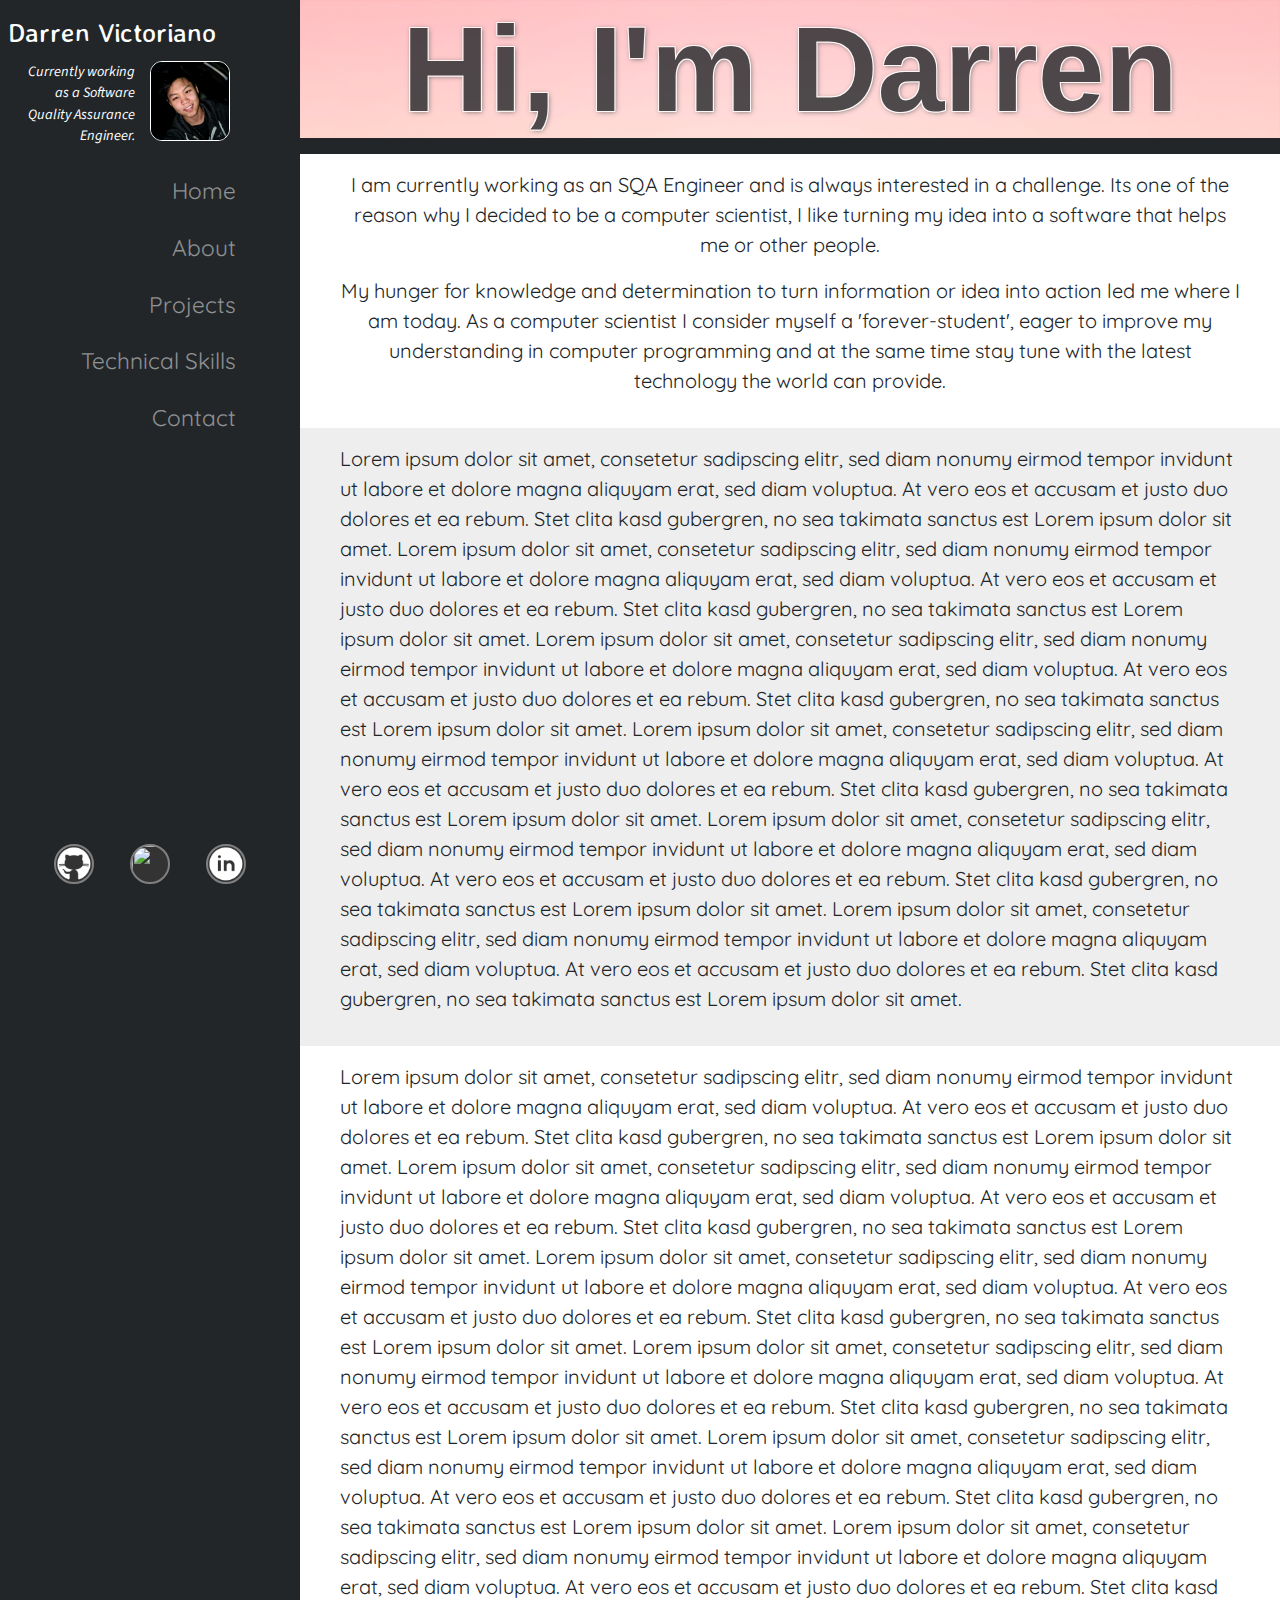
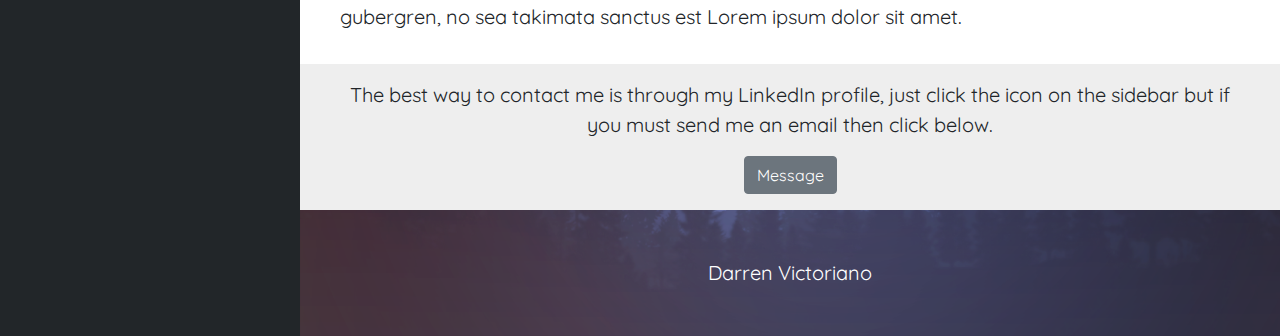
==== commit 854b8de4: "change font size" ====
--- a/index.html
+++ b/index.html
@@ -145,18 +145,18 @@
 
     <!-- Home and Cover Image DIV -->
     <div id="home" class="section active text-center" data-anchor="page1">
-      <span id="home2-name" class="source-pro-font">
+      <p id="home2-name" class="source-pro-font mx-5">
         Hi, I'm Darren
-      </span>
+      </p>
     </div>
 
     <!-- About DIV -->
     <div id="about" class="section p-3 text-center" data-anchor="page2">
-      <p class="mx-5">
+      <p class="mx-4">
         I am currently working as an SQA Engineer and is always interested in a challenge. Its one of the reason why I
         decided to be a computer scientist, I like turning my idea into a software that helps me or other people.
       </p>
-      <p class="mx-5">
+      <p class="mx-4">
         My hunger for knowledge and determination to turn information or idea into action led me where I am today. As a
         computer scientist I consider myself a 'forever-student', eager to improve my understanding in computer
         programming and at the same time stay tune with the latest technology the world can provide.
@@ -166,7 +166,7 @@
 
     <!-- Projects DIV -->
     <div id="projects" class="section p-3" data-anchor="page3">
-      <p class="mx-5">
+      <p class="mx-4">
         Lorem ipsum dolor sit amet, consetetur sadipscing elitr, sed diam nonumy eirmod tempor invidunt ut labore et
         dolore magna aliquyam erat, sed diam voluptua. At vero eos et accusam et justo duo dolores et ea rebum. Stet
         clita kasd gubergren, no sea takimata sanctus est Lorem ipsum dolor sit amet. Lorem ipsum dolor sit amet,
@@ -191,7 +191,7 @@
 
     <!-- Skills DIV -->
     <div id="skills" class="section p-3" data-anchor="page4">
-      <p class="mx-5">
+      <p class="mx-4">
         Lorem ipsum dolor sit amet, consetetur sadipscing elitr, sed diam nonumy eirmod tempor invidunt ut labore et
         dolore magna aliquyam erat, sed diam voluptua. At vero eos et accusam et justo duo dolores et ea rebum. Stet
         clita kasd gubergren, no sea takimata sanctus est Lorem ipsum dolor sit amet. Lorem ipsum dolor sit amet,
@@ -216,7 +216,7 @@
 
     <!-- Contact DIV -->
     <div id="contact" class="section p-3 text-center" data-anchor="page5">
-      <p class="mx-5">
+      <p class="mx-4">
         The best way to contact me is through my LinkedIn profile, just click the icon on the sidebar but if you must
         send me an email then click
         below.
--- a/assets/css/style.css
+++ b/assets/css/style.css
@@ -147,20 +147,15 @@
 }
 
 #home2-name {
-  font: bold 4em Sans-Serif;
+  font: bold 6em Sans-Serif;
   color: #222629;
-  text-shadow: 0 1px 0 #ccc,
-               0 2px 0 #c9c9c9,
-               0 3px 0 #bbb,
-               0 4px 0 #b9b9b9,
-               0 5px 0 #aaa,
-               0 6px 1px rgba(0,0,0,.1),
-               0 0 5px rgba(0,0,0,.1),
-               0 1px 3px rgba(0,0,0,.3),
-               0 3px 5px rgba(0,0,0,.2),
-               0 5px 10px rgba(0,0,0,.25),
-               0 10px 10px rgba(0,0,0,.2),
-               0 20px 20px rgba(0,0,0,.15);
+  opacity: 0.8;
+  text-shadow: 
+     1px  1px     #fff, 
+    -1px  1px     #fff, 
+     1px -1px     #fff, 
+    -1px -1px     #fff,
+     1px  1px 5px #555;
 }
 
 #about {
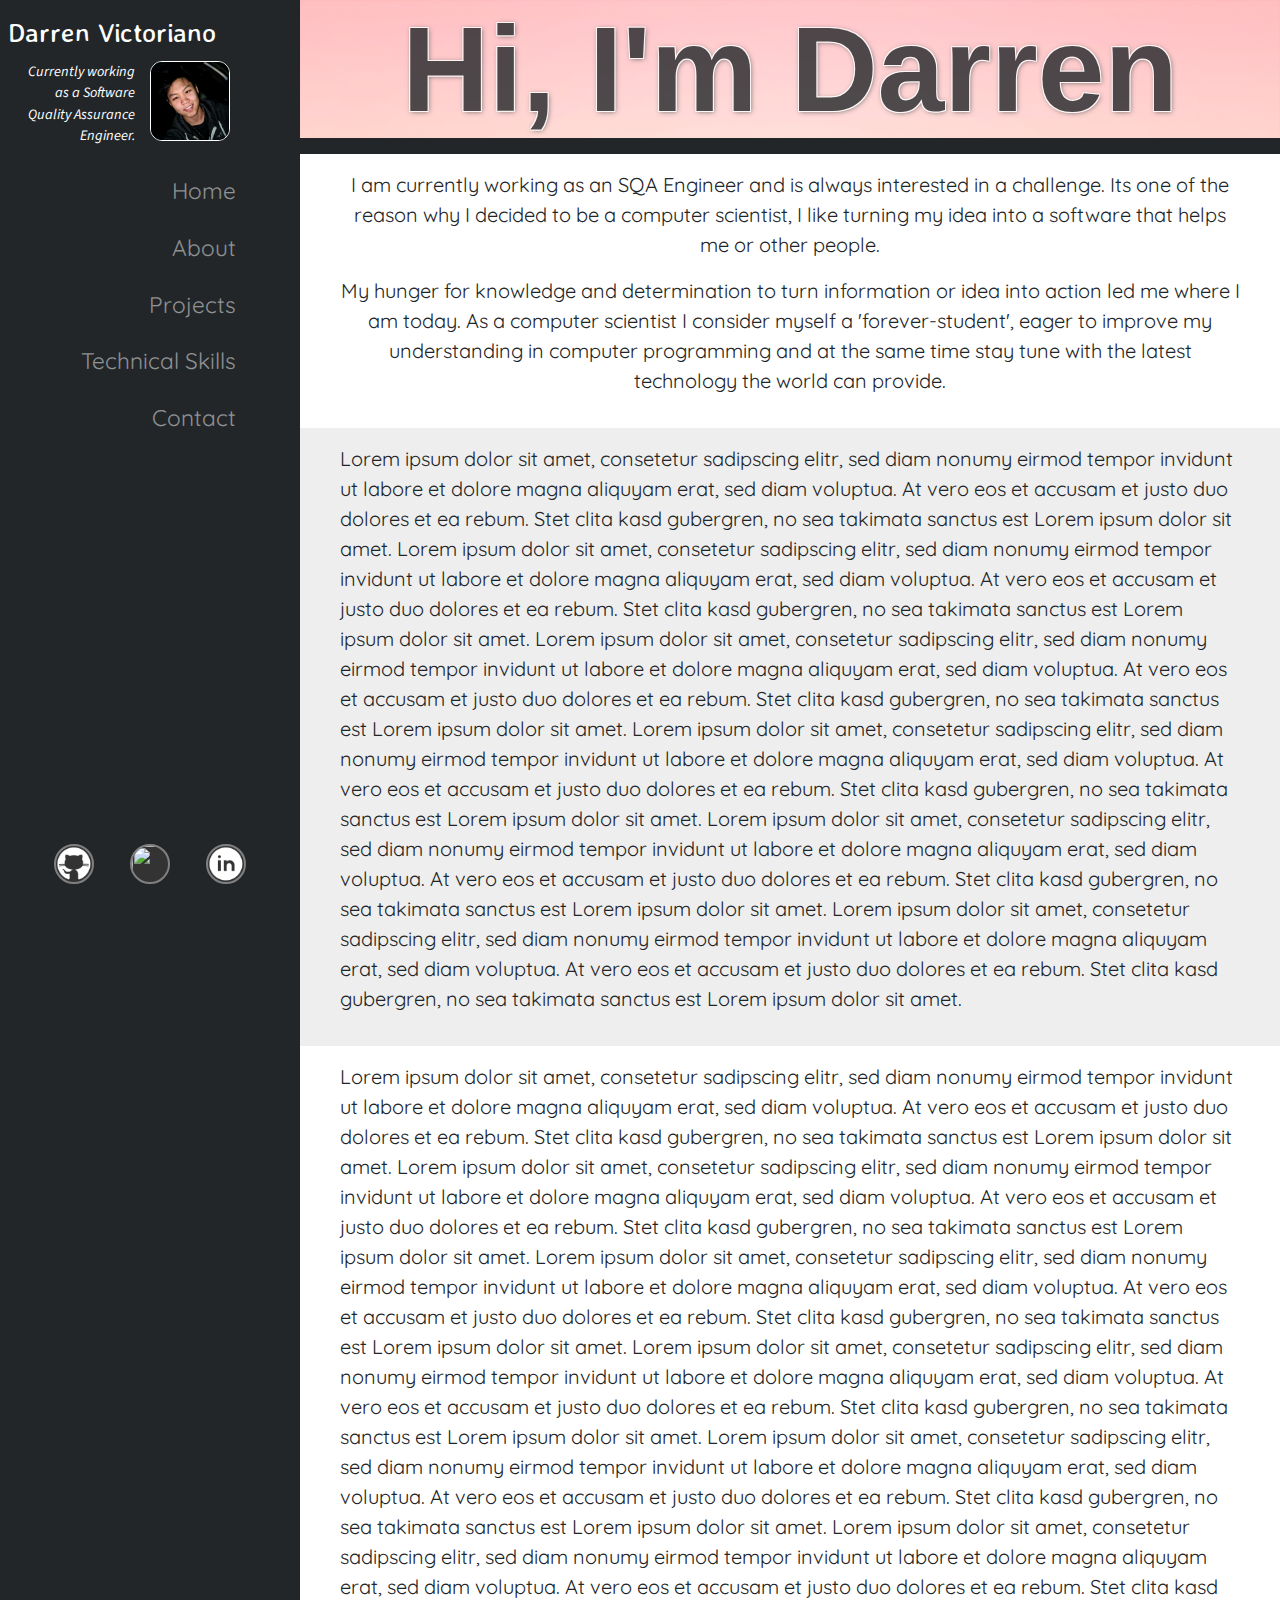
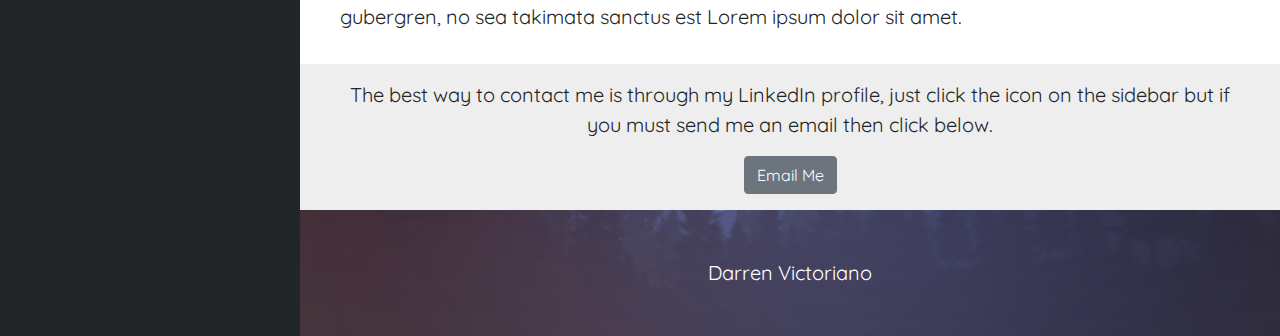
==== commit b0c4272e: "change email button text" ====
--- a/index.html
+++ b/index.html
@@ -221,7 +221,8 @@
         send me an email then click
         below.
       </p>
-      <a href="mailto:darren.victoriano@gmail.com" class="btn btn-secondary"><i class="fas fa-envelope"></i> Message</a>
+      <a href="mailto:darren.victoriano@gmail.com" class="btn btn-secondary"><i class="fas fa-envelope"></i> Email
+        Me</a>
     </div>
 
     <!-- Footer -->
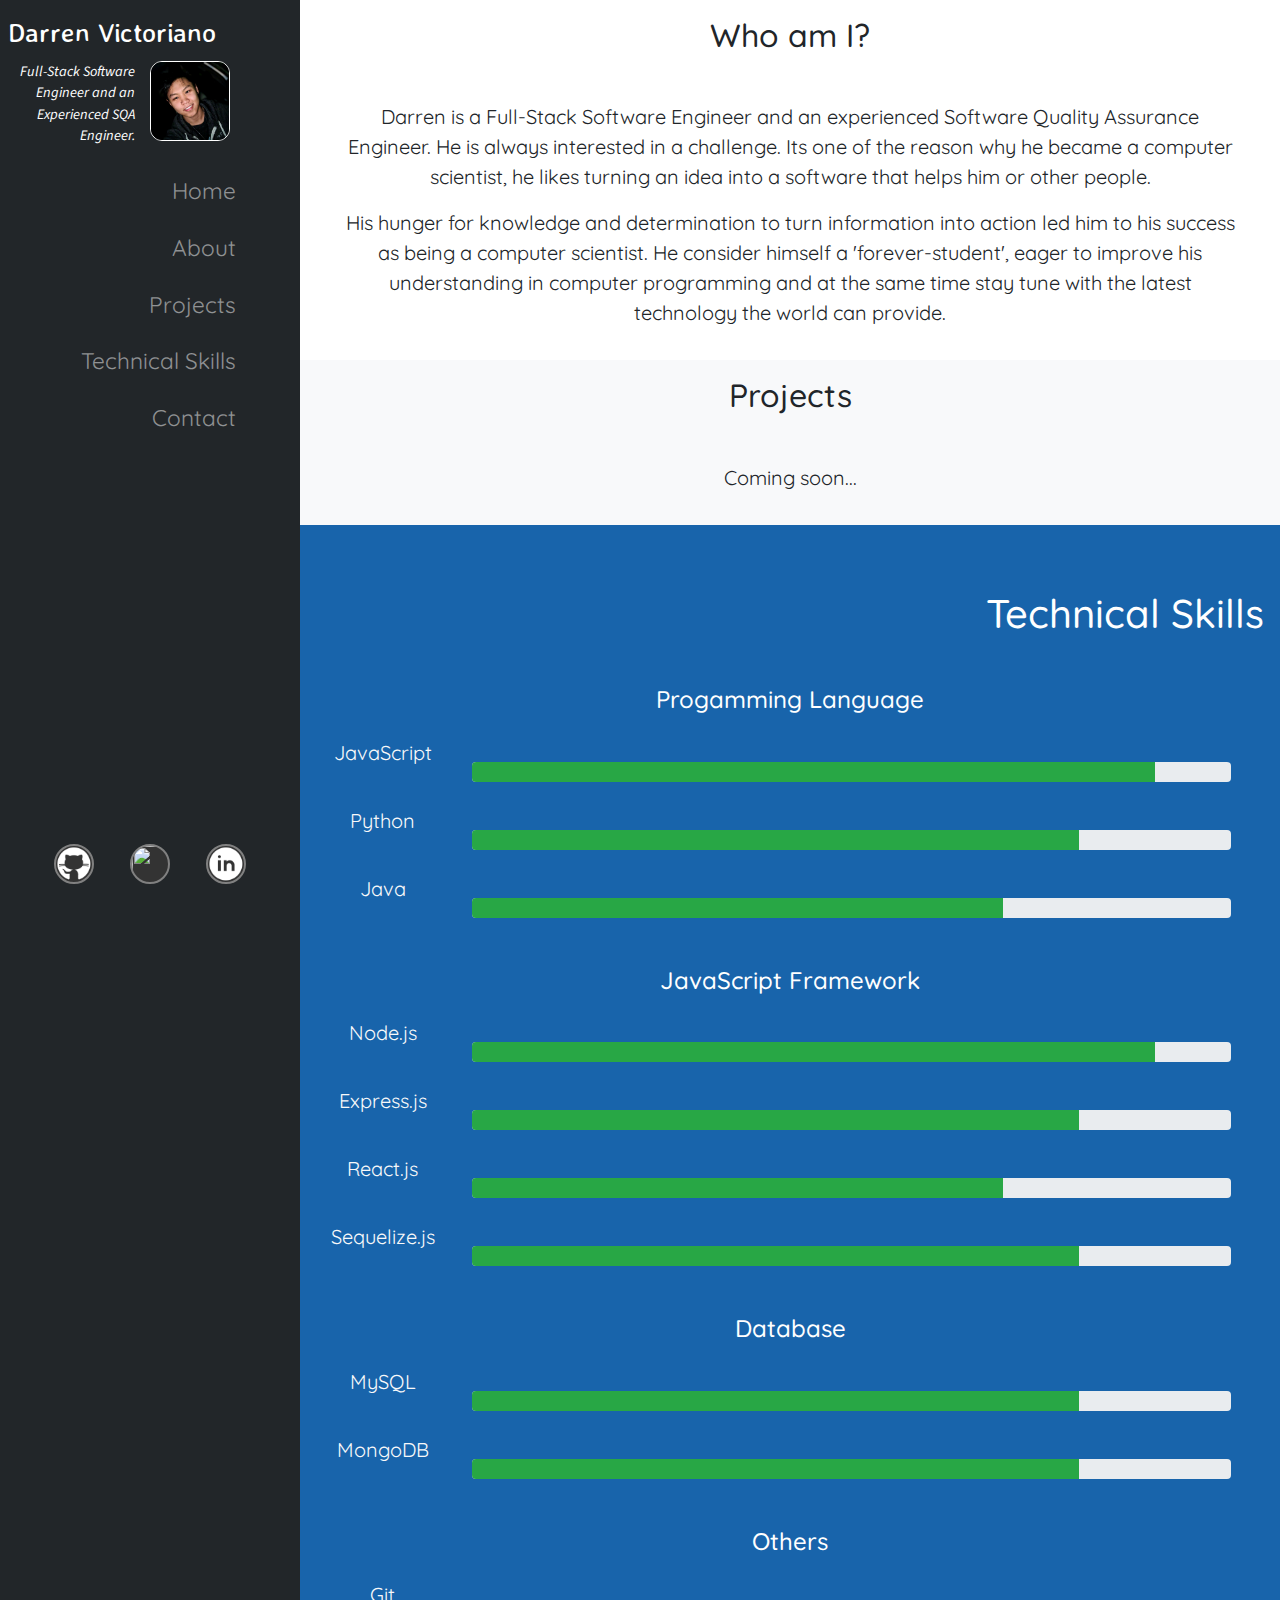
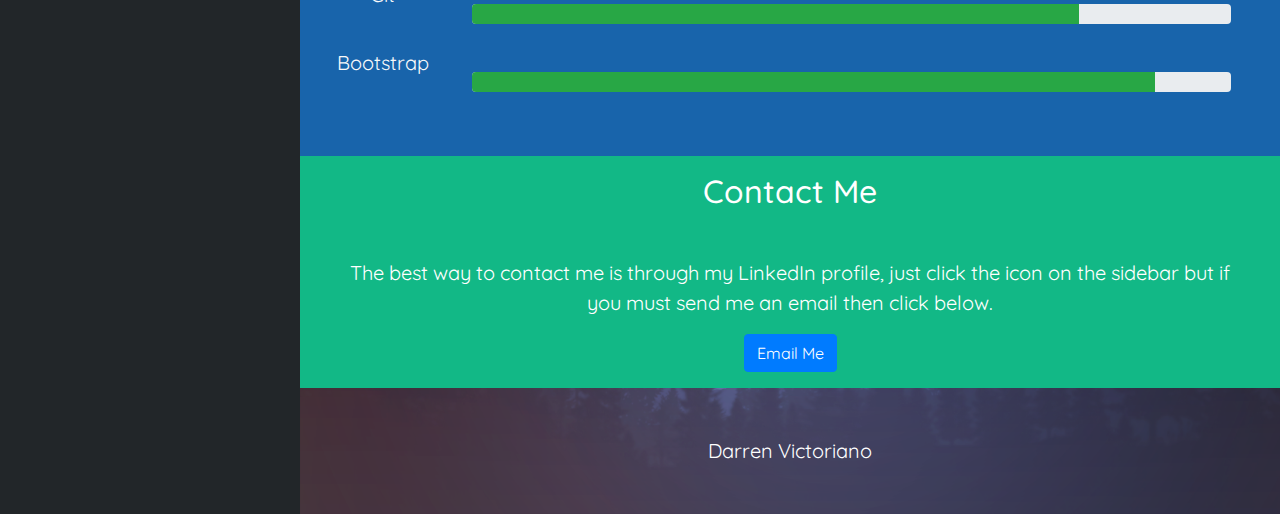
==== commit f7ff5103: "updated skill section" ====
--- a/index.html
+++ b/index.html
@@ -11,6 +11,8 @@
 
   <!-- webpage icon -->
   <link rel="shortcut icon" type="image/x-icon" href="./assets/images/icon.png" />
+  <link rel="stylesheet"
+    href="https://cdn.rawgit.com/konpa/devicon/df6431e323547add1b4cf45992913f15286456d3/devicon.min.css">
 
   <!-- Bootstrap CSS-->
   <link rel="stylesheet" href="https://maxcdn.bootstrapcdn.com/bootstrap/4.0.0/css/bootstrap.min.css"
@@ -64,7 +66,7 @@
             <!-- My Name and Job Position-->
             <div class="col-6 text-right my-auto">
               <p id="profile-description" class="font-italic m-0">
-                Currently working as a Software Quality Assurance Engineer.
+                Full-Stack Software Engineer and an Experienced SQA Engineer.
               </p>
             </div>
             <!-- My img-->
@@ -145,83 +147,246 @@
 
     <!-- Home and Cover Image DIV -->
     <div id="home" class="section active text-center" data-anchor="page1">
-      <p id="home2-name" class="source-pro-font mx-5">
-        Hi, I'm Darren
-      </p>
+
     </div>
 
     <!-- About DIV -->
     <div id="about" class="section p-3 text-center" data-anchor="page2">
+      <h2 class="mb-5">Who am I?</h2>
       <p class="mx-4">
-        I am currently working as an SQA Engineer and is always interested in a challenge. Its one of the reason why I
-        decided to be a computer scientist, I like turning my idea into a software that helps me or other people.
+        Darren is a Full-Stack Software Engineer and an experienced Software Quality Assurance Engineer. He is always
+        interested
+        in a challenge. Its one of the reason why he
+        became a computer scientist, he likes turning an idea into a software that helps him or other people.
       </p>
       <p class="mx-4">
-        My hunger for knowledge and determination to turn information or idea into action led me where I am today. As a
-        computer scientist I consider myself a 'forever-student', eager to improve my understanding in computer
+        His hunger for knowledge and determination to turn information into action led him to his success as being a
+        computer
+        scientist. He consider himself a 'forever-student', eager to improve his understanding in computer
         programming and at the same time stay tune with the latest technology the world can provide.
       </p>
 
     </div>
 
     <!-- Projects DIV -->
-    <div id="projects" class="section p-3" data-anchor="page3">
+    <div id="projects" class="section p-3 text-center" data-anchor="page3">
+      <h2 class="mb-5">Projects</h2>
       <p class="mx-4">
-        Lorem ipsum dolor sit amet, consetetur sadipscing elitr, sed diam nonumy eirmod tempor invidunt ut labore et
-        dolore magna aliquyam erat, sed diam voluptua. At vero eos et accusam et justo duo dolores et ea rebum. Stet
-        clita kasd gubergren, no sea takimata sanctus est Lorem ipsum dolor sit amet. Lorem ipsum dolor sit amet,
-        consetetur sadipscing elitr, sed diam nonumy eirmod tempor invidunt ut labore et dolore magna aliquyam erat,
-        sed diam voluptua. At vero eos et accusam et justo duo dolores et ea rebum. Stet clita kasd gubergren, no sea
-        takimata sanctus est Lorem ipsum dolor sit amet. Lorem ipsum dolor sit amet, consetetur sadipscing elitr, sed
-        diam nonumy eirmod tempor invidunt ut labore et dolore magna aliquyam erat, sed diam voluptua. At vero eos et
-        accusam et justo duo dolores et ea rebum. Stet clita kasd gubergren, no sea takimata sanctus est Lorem ipsum
-        dolor sit amet.
-
-        Lorem ipsum dolor sit amet, consetetur sadipscing elitr, sed diam nonumy eirmod tempor invidunt ut labore et
-        dolore magna aliquyam erat, sed diam voluptua. At vero eos et accusam et justo duo dolores et ea rebum. Stet
-        clita kasd gubergren, no sea takimata sanctus est Lorem ipsum dolor sit amet. Lorem ipsum dolor sit amet,
-        consetetur sadipscing elitr, sed diam nonumy eirmod tempor invidunt ut labore et dolore magna aliquyam erat,
-        sed diam voluptua. At vero eos et accusam et justo duo dolores et ea rebum. Stet clita kasd gubergren, no sea
-        takimata sanctus est Lorem ipsum dolor sit amet. Lorem ipsum dolor sit amet, consetetur sadipscing elitr, sed
-        diam nonumy eirmod tempor invidunt ut labore et dolore magna aliquyam erat, sed diam voluptua. At vero eos et
-        accusam et justo duo dolores et ea rebum. Stet clita kasd gubergren, no sea takimata sanctus est Lorem ipsum
-        dolor sit amet.
+        Coming soon...
       </p>
     </div>
 
     <!-- Skills DIV -->
-    <div id="skills" class="section p-3" data-anchor="page4">
-      <p class="mx-4">
-        Lorem ipsum dolor sit amet, consetetur sadipscing elitr, sed diam nonumy eirmod tempor invidunt ut labore et
-        dolore magna aliquyam erat, sed diam voluptua. At vero eos et accusam et justo duo dolores et ea rebum. Stet
-        clita kasd gubergren, no sea takimata sanctus est Lorem ipsum dolor sit amet. Lorem ipsum dolor sit amet,
-        consetetur sadipscing elitr, sed diam nonumy eirmod tempor invidunt ut labore et dolore magna aliquyam erat,
-        sed diam voluptua. At vero eos et accusam et justo duo dolores et ea rebum. Stet clita kasd gubergren, no sea
-        takimata sanctus est Lorem ipsum dolor sit amet. Lorem ipsum dolor sit amet, consetetur sadipscing elitr, sed
-        diam nonumy eirmod tempor invidunt ut labore et dolore magna aliquyam erat, sed diam voluptua. At vero eos et
-        accusam et justo duo dolores et ea rebum. Stet clita kasd gubergren, no sea takimata sanctus est Lorem ipsum
-        dolor sit amet.
-
-        Lorem ipsum dolor sit amet, consetetur sadipscing elitr, sed diam nonumy eirmod tempor invidunt ut labore et
-        dolore magna aliquyam erat, sed diam voluptua. At vero eos et accusam et justo duo dolores et ea rebum. Stet
-        clita kasd gubergren, no sea takimata sanctus est Lorem ipsum dolor sit amet. Lorem ipsum dolor sit amet,
-        consetetur sadipscing elitr, sed diam nonumy eirmod tempor invidunt ut labore et dolore magna aliquyam erat,
-        sed diam voluptua. At vero eos et accusam et justo duo dolores et ea rebum. Stet clita kasd gubergren, no sea
-        takimata sanctus est Lorem ipsum dolor sit amet. Lorem ipsum dolor sit amet, consetetur sadipscing elitr, sed
-        diam nonumy eirmod tempor invidunt ut labore et dolore magna aliquyam erat, sed diam voluptua. At vero eos et
-        accusam et justo duo dolores et ea rebum. Stet clita kasd gubergren, no sea takimata sanctus est Lorem ipsum
-        dolor sit amet.
-      </p>
+    <div id="skills" class="section p-3 text-right" data-anchor="page4">
+      <h1 class="mb-5 text-white pt-5">Technical Skills</h2>
+        <!-- Header -->
+
+        <!-- Content -->
+        <h4 class="text-white text-center">
+          Progamming Language
+        </h4>
+        <div class="row mt-4">
+          <div class="col-2 text-center">
+            <i class="skills fab fa-js-square" data-toggle="tooltip" data-placement="top" title="JavaScript"></i>
+            <p class="m-0 text-light">
+              JavaScript
+            </p>
+          </div>
+
+          <div class="col-10 pt-4 pr-5 pl-2">
+            <div class="progress" style="height: 20px; font-size: 16px;">
+              <div class="progress-bar bg-success" role="progressbar" aria-valuenow="75" aria-valuemin="0"
+                aria-valuemax="100" style="width: 90%"></div>
+            </div>
+          </div>
+        </div>
+
+        <div class="row mt-4">
+          <div class="col-2 text-center">
+            <i class="skills devicon-python-plain" data-toggle="tooltip" data-placement="top" title="Python"></i>
+            <p class="m-0 text-light">
+              Python
+            </p>
+          </div>
+
+          <div class="col-10 pt-4 pr-5 pl-2">
+            <div class="progress" style="height: 20px; font-size: 16px;">
+              <div class="progress-bar bg-success" role="progressbar" aria-valuenow="75" aria-valuemin="0"
+                aria-valuemax="100" style="width: 80%"></div>
+            </div>
+          </div>
+        </div>
+
+        <div class="row mt-4">
+          <div class="col-2 text-center">
+            <i class="skills devicon-java-plain" data-toggle="tooltip" data-placement="top" title="Java"></i>
+            <p class="m-0 text-light">
+              Java
+            </p>
+          </div>
+
+          <div class="col-10 pt-4 pr-5 pl-2">
+            <div class="progress" style="height: 20px; font-size: 16px;">
+              <div class="progress-bar bg-success" role="progressbar" aria-valuenow="75" aria-valuemin="0"
+                aria-valuemax="100" style="width: 70%"></div>
+            </div>
+          </div>
+        </div>
+
+        <h4 class="text-white text-center mt-5">
+          JavaScript Framework
+        </h4>
+
+        <div class="row mt-4">
+          <div class="col-2 text-center">
+            <i class="skills devicon-nodejs-plain" data-toggle="tooltip" data-placement="top" title="Node.js"></i>
+            <p class="m-0 text-light">
+              Node.js
+            </p>
+          </div>
+
+          <div class="col-10 pt-4 pr-5 pl-2">
+            <div class="progress" style="height: 20px; font-size: 16px;">
+              <div class="progress-bar bg-success" role="progressbar" aria-valuenow="75" aria-valuemin="0"
+                aria-valuemax="100" style="width: 90%"></div>
+            </div>
+          </div>
+        </div>
+
+        <div class="row mt-4">
+          <div class="col-2 text-center">
+            <i class="skills devicon-express-original" data-toggle="tooltip" data-placement="top"
+              title="Express.js"></i>
+            <p class="m-0 text-light">
+              Express.js
+            </p>
+          </div>
+
+          <div class="col-10 pt-4 pr-5 pl-2">
+            <div class="progress" style="height: 20px; font-size: 16px;">
+              <div class="progress-bar bg-success" role="progressbar" aria-valuenow="75" aria-valuemin="0"
+                aria-valuemax="100" style="width: 80%"></div>
+            </div>
+          </div>
+        </div>
+
+        <div class="row mt-4">
+          <div class="col-2 text-center">
+            <i class="skills devicon-react-original" data-toggle="tooltip" data-placement="top" title="React.js"></i>
+            <p class="m-0 text-light">
+              React.js
+            </p>
+          </div>
+
+          <div class="col-10 pt-4 pr-5 pl-2">
+            <div class="progress" style="height: 20px; font-size: 16px;">
+              <div class="progress-bar bg-success" role="progressbar" aria-valuenow="75" aria-valuemin="0"
+                aria-valuemax="100" style="width: 70%"></div>
+            </div>
+          </div>
+        </div>
+
+        <div class="row mt-4">
+          <div class="col-2 text-center">
+            <i class="skills devicon-sequelize-plain" data-toggle="tooltip" data-placement="top"
+              title="Sequelize.js"></i>
+            <p class="m-0 text-light">
+              Sequelize.js
+            </p>
+          </div>
+
+          <div class="col-10 pt-4 pr-5 pl-2">
+            <div class="progress" style="height: 20px; font-size: 16px;">
+              <div class="progress-bar bg-success" role="progressbar" aria-valuenow="75" aria-valuemin="0"
+                aria-valuemax="100" style="width: 80%"></div>
+            </div>
+          </div>
+        </div>
+
+        <h4 class="text-white text-center mt-5">
+          Database
+        </h4>
+
+        <div class="row mt-4">
+          <div class="col-2 text-center">
+            <i class="skills devicon-mysql-plain" data-toggle="tooltip" data-placement="top" title="MySQL"></i>
+            <p class="m-0 text-light">
+              MySQL
+            </p>
+          </div>
+
+          <div class="col-10 pt-4 pr-5 pl-2">
+            <div class="progress" style="height: 20px; font-size: 16px;">
+              <div class="progress-bar bg-success" role="progressbar" aria-valuenow="75" aria-valuemin="0"
+                aria-valuemax="100" style="width: 80%"></div>
+            </div>
+          </div>
+        </div>
+
+        <div class="row mt-4">
+          <div class="col-2 text-center">
+            <i class="skills devicon-mongodb-plain" data-toggle="tooltip" data-placement="top" title="MongoDB"></i>
+            <p class="m-0 text-light">
+              MongoDB
+            </p>
+          </div>
+
+          <div class="col-10 pt-4 pr-5 pl-2">
+            <div class="progress" style="height: 20px; font-size: 16px;">
+              <div class="progress-bar bg-success" role="progressbar" aria-valuenow="75" aria-valuemin="0"
+                aria-valuemax="100" style="width: 80%"></div>
+            </div>
+          </div>
+        </div>
+
+        <h4 class="text-white text-center mt-5">
+          Others
+        </h4>
+
+        <div class="row mt-4">
+          <div class="col-2 text-center">
+            <i class="skills devicon-git-plain" data-toggle="tooltip" data-placement="top" title="Git"></i>
+            <p class="m-0 text-light">
+              Git
+            </p>
+          </div>
+
+          <div class="col-10 pt-4 pr-5 pl-2">
+            <div class="progress" style="height: 20px; font-size: 16px;">
+              <div class="progress-bar bg-success" role="progressbar" aria-valuenow="75" aria-valuemin="0"
+                aria-valuemax="100" style="width: 80%"></div>
+            </div>
+          </div>
+        </div>
+
+        <div class="row mt-4 mb-5">
+          <div class="col-2 text-center">
+            <i class="skills devicon-bootstrap-plain" data-toggle="tooltip" data-placement="top"
+              title="Bootstrap 4"></i>
+            <p class="m-0 text-light">
+              Bootstrap
+            </p>
+          </div>
+
+          <div class="col-10 pt-4 pr-5 pl-2">
+            <div class="progress" style="height: 20px; font-size: 16px;">
+              <div class="progress-bar bg-success" role="progressbar" aria-valuenow="75" aria-valuemin="0"
+                aria-valuemax="100" style="width: 90%"></div>
+            </div>
+          </div>
+        </div>
+
     </div>
 
     <!-- Contact DIV -->
     <div id="contact" class="section p-3 text-center" data-anchor="page5">
+      <h2 class="mb-5 text-white">Contact Me</h2>
       <p class="mx-4">
         The best way to contact me is through my LinkedIn profile, just click the icon on the sidebar but if you must
         send me an email then click
         below.
       </p>
-      <a href="mailto:darren.victoriano@gmail.com" class="btn btn-secondary"><i class="fas fa-envelope"></i> Email
+      <a href="mailto:darren.victoriano@gmail.com" class="btn btn-primary"><i class="fas fa-envelope"></i> Email
         Me</a>
     </div>
 
--- a/assets/css/style.css
+++ b/assets/css/style.css
@@ -150,10 +150,10 @@
   font: bold 6em Sans-Serif;
   color: #222629;
   opacity: 0.8;
-  text-shadow: 
-     1px  1px     #fff, 
-    -1px  1px     #fff, 
-     1px -1px     #fff, 
+  text-shadow:
+     1px  1px     #fff,
+    -1px  1px     #fff,
+     1px -1px     #fff,
     -1px -1px     #fff,
      1px  1px 5px #555;
 }
@@ -163,15 +163,16 @@
 }
 
 #projects {
-  background-color: #eeeeee;
+  background-color: #f8f9fa;
 }
 
 #skills {
-  background-color: #ffffff;
+  background-color: #1864ab;
 }
 
 #contact {
-  background-color: #eeeeee;
+  background-color: #12b886;
+  color: #fff;
 }
 
 #footer {
@@ -181,6 +182,11 @@
   color: #ffffff;
 }
 
+.skills {
+  font-size: 2em;
+  color: #fff;
+}
+
 /*
 Media CSS ------------------
 */
@@ -276,19 +282,19 @@
   #about.toggled {
     opacity: 0.2;
   }
-  
+
   #projects.toggled {
     opacity: 0.2;
   }
-  
+
   #skills.toggled {
     opacity: 0.2;
   }
-  
+
   #contact.toggled {
     opacity: 0.2;
   }
-  
+
   #footer.toggled {
     opacity: 0.2;
   }
@@ -296,7 +302,7 @@
 } /* End of Media 960px */
 
 @media screen and (max-width: 500px) {
-  
+
   #fullpage {
       font-size: 14px;
   }
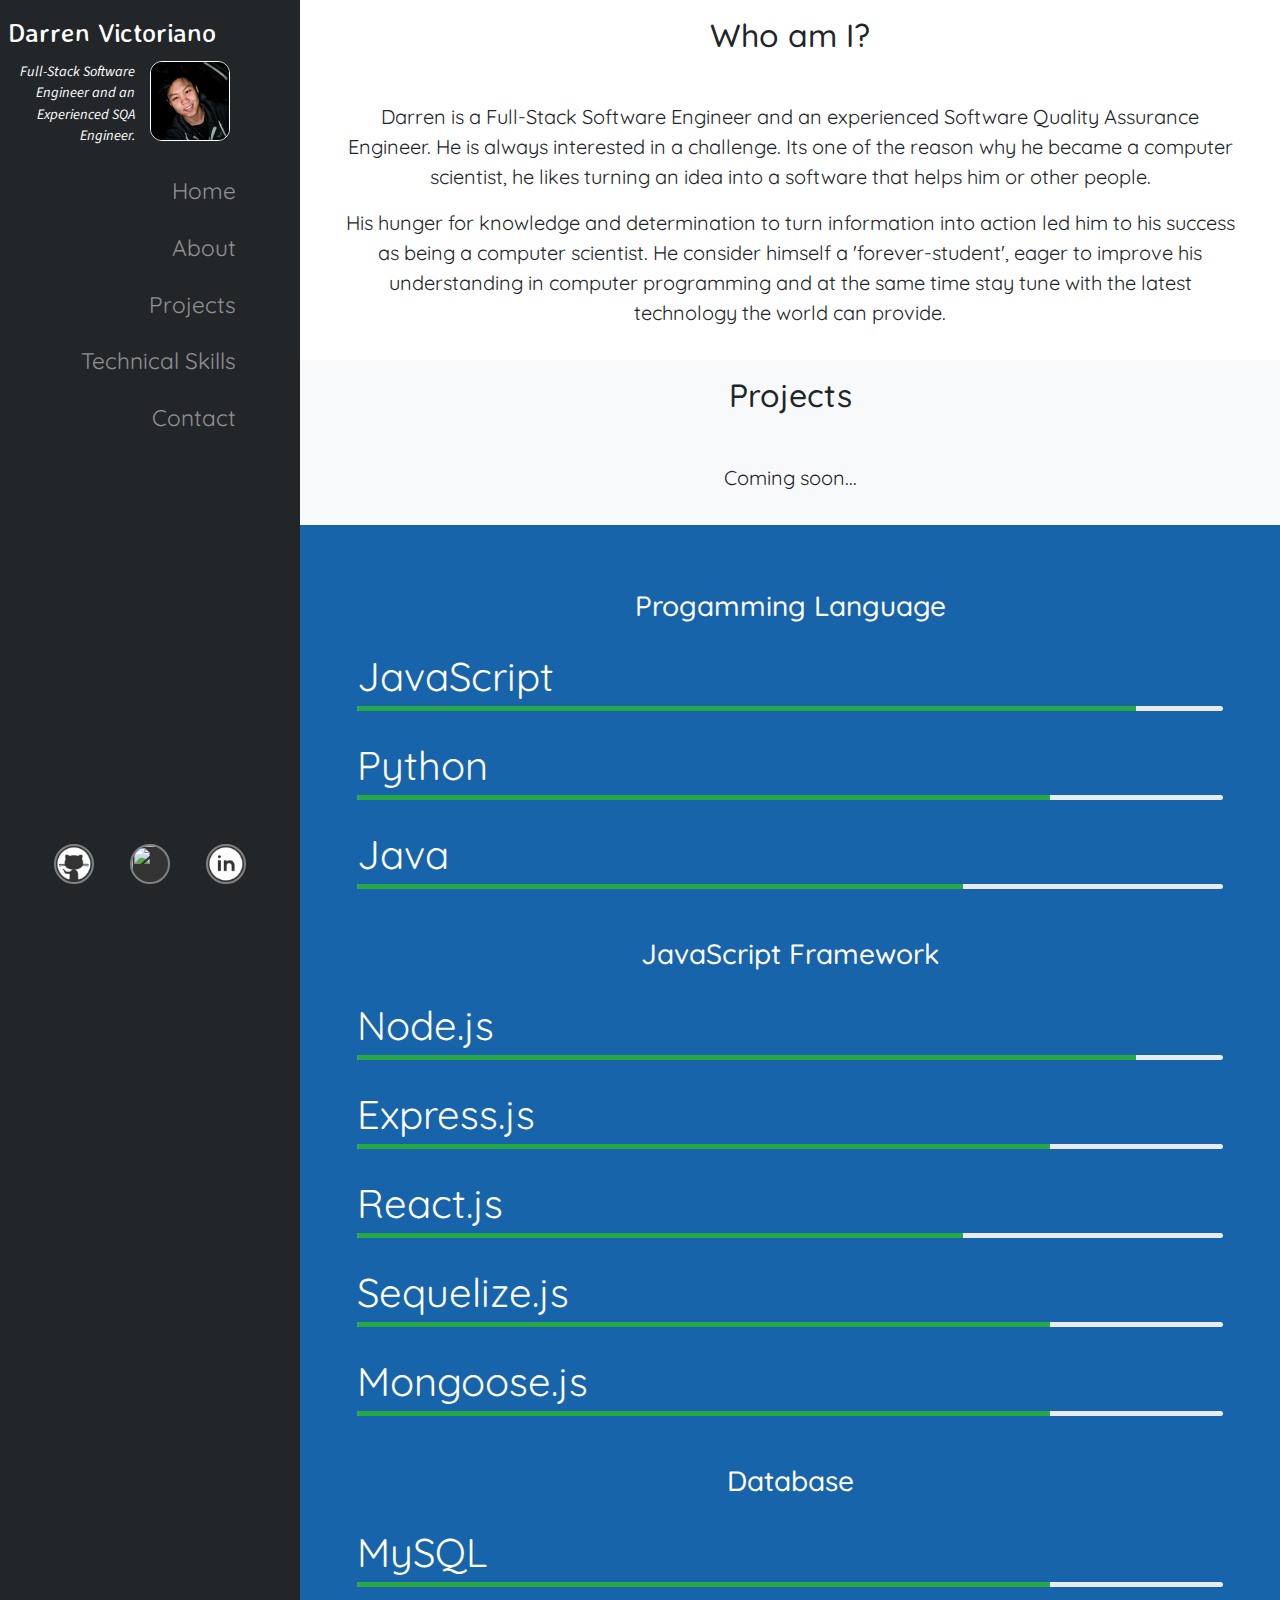
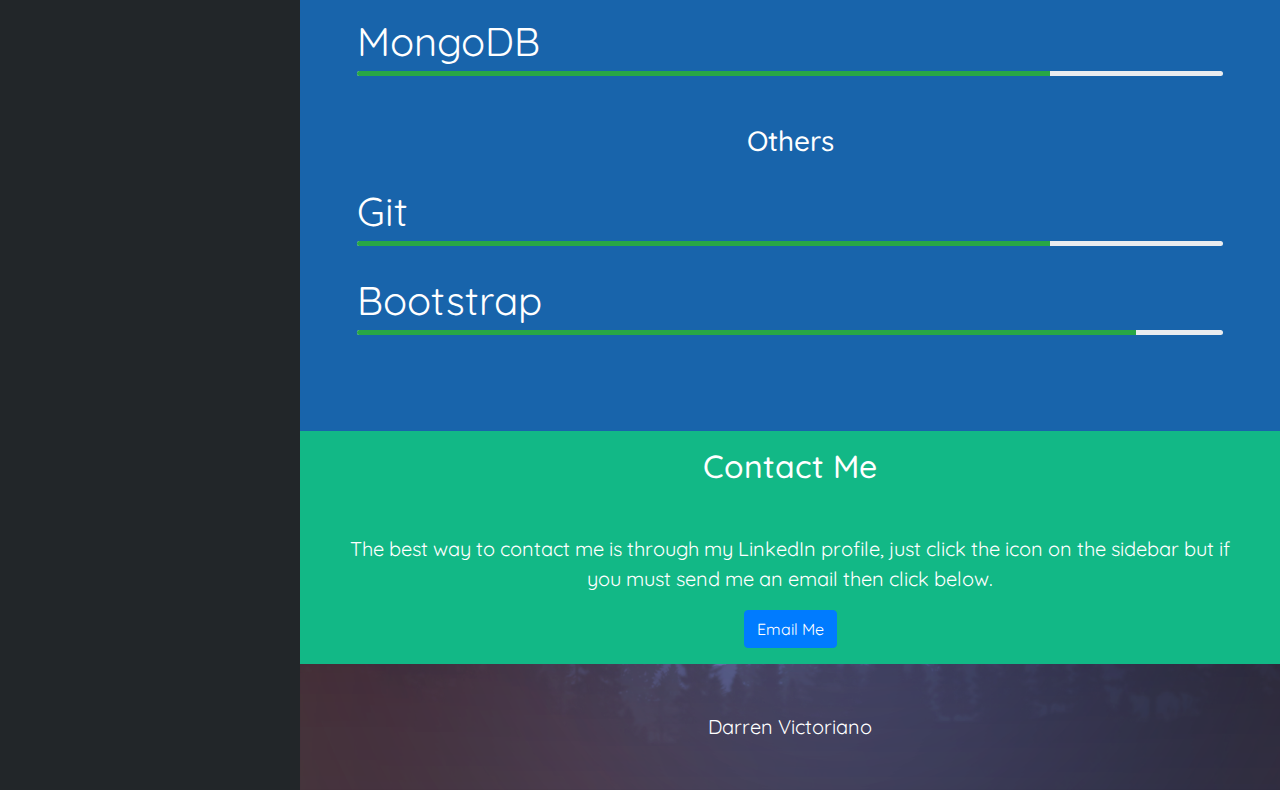
==== commit 64bfeabd: "made progress slimmer" ====
--- a/index.html
+++ b/index.html
@@ -177,204 +177,187 @@
     </div>
 
     <!-- Skills DIV -->
-    <div id="skills" class="section p-3 text-right" data-anchor="page4">
-      <h1 class="mb-5 text-white pt-5">Technical Skills</h2>
-        <!-- Header -->
-
-        <!-- Content -->
-        <h4 class="text-white text-center">
-          Progamming Language
-        </h4>
-        <div class="row mt-4">
-          <div class="col-2 text-center">
-            <i class="skills fab fa-js-square" data-toggle="tooltip" data-placement="top" title="JavaScript"></i>
-            <p class="m-0 text-light">
-              JavaScript
-            </p>
-          </div>
-
-          <div class="col-10 pt-4 pr-5 pl-2">
-            <div class="progress" style="height: 20px; font-size: 16px;">
-              <div class="progress-bar bg-success" role="progressbar" aria-valuenow="75" aria-valuemin="0"
-                aria-valuemax="100" style="width: 90%"></div>
-            </div>
-          </div>
-        </div>
-
-        <div class="row mt-4">
-          <div class="col-2 text-center">
-            <i class="skills devicon-python-plain" data-toggle="tooltip" data-placement="top" title="Python"></i>
-            <p class="m-0 text-light">
-              Python
-            </p>
-          </div>
-
-          <div class="col-10 pt-4 pr-5 pl-2">
-            <div class="progress" style="height: 20px; font-size: 16px;">
-              <div class="progress-bar bg-success" role="progressbar" aria-valuenow="75" aria-valuemin="0"
-                aria-valuemax="100" style="width: 80%"></div>
-            </div>
-          </div>
-        </div>
-
-        <div class="row mt-4">
-          <div class="col-2 text-center">
-            <i class="skills devicon-java-plain" data-toggle="tooltip" data-placement="top" title="Java"></i>
-            <p class="m-0 text-light">
-              Java
-            </p>
-          </div>
-
-          <div class="col-10 pt-4 pr-5 pl-2">
-            <div class="progress" style="height: 20px; font-size: 16px;">
-              <div class="progress-bar bg-success" role="progressbar" aria-valuenow="75" aria-valuemin="0"
-                aria-valuemax="100" style="width: 70%"></div>
-            </div>
-          </div>
-        </div>
-
-        <h4 class="text-white text-center mt-5">
-          JavaScript Framework
-        </h4>
-
-        <div class="row mt-4">
-          <div class="col-2 text-center">
-            <i class="skills devicon-nodejs-plain" data-toggle="tooltip" data-placement="top" title="Node.js"></i>
-            <p class="m-0 text-light">
-              Node.js
-            </p>
-          </div>
-
-          <div class="col-10 pt-4 pr-5 pl-2">
-            <div class="progress" style="height: 20px; font-size: 16px;">
-              <div class="progress-bar bg-success" role="progressbar" aria-valuenow="75" aria-valuemin="0"
-                aria-valuemax="100" style="width: 90%"></div>
-            </div>
-          </div>
-        </div>
-
-        <div class="row mt-4">
-          <div class="col-2 text-center">
-            <i class="skills devicon-express-original" data-toggle="tooltip" data-placement="top"
-              title="Express.js"></i>
-            <p class="m-0 text-light">
-              Express.js
-            </p>
-          </div>
-
-          <div class="col-10 pt-4 pr-5 pl-2">
-            <div class="progress" style="height: 20px; font-size: 16px;">
-              <div class="progress-bar bg-success" role="progressbar" aria-valuenow="75" aria-valuemin="0"
-                aria-valuemax="100" style="width: 80%"></div>
-            </div>
-          </div>
-        </div>
-
-        <div class="row mt-4">
-          <div class="col-2 text-center">
-            <i class="skills devicon-react-original" data-toggle="tooltip" data-placement="top" title="React.js"></i>
-            <p class="m-0 text-light">
-              React.js
-            </p>
-          </div>
-
-          <div class="col-10 pt-4 pr-5 pl-2">
-            <div class="progress" style="height: 20px; font-size: 16px;">
-              <div class="progress-bar bg-success" role="progressbar" aria-valuenow="75" aria-valuemin="0"
-                aria-valuemax="100" style="width: 70%"></div>
-            </div>
-          </div>
-        </div>
-
-        <div class="row mt-4">
-          <div class="col-2 text-center">
-            <i class="skills devicon-sequelize-plain" data-toggle="tooltip" data-placement="top"
-              title="Sequelize.js"></i>
-            <p class="m-0 text-light">
-              Sequelize.js
-            </p>
-          </div>
-
-          <div class="col-10 pt-4 pr-5 pl-2">
-            <div class="progress" style="height: 20px; font-size: 16px;">
-              <div class="progress-bar bg-success" role="progressbar" aria-valuenow="75" aria-valuemin="0"
-                aria-valuemax="100" style="width: 80%"></div>
-            </div>
-          </div>
-        </div>
-
-        <h4 class="text-white text-center mt-5">
-          Database
-        </h4>
-
-        <div class="row mt-4">
-          <div class="col-2 text-center">
-            <i class="skills devicon-mysql-plain" data-toggle="tooltip" data-placement="top" title="MySQL"></i>
-            <p class="m-0 text-light">
-              MySQL
-            </p>
-          </div>
-
-          <div class="col-10 pt-4 pr-5 pl-2">
-            <div class="progress" style="height: 20px; font-size: 16px;">
-              <div class="progress-bar bg-success" role="progressbar" aria-valuenow="75" aria-valuemin="0"
-                aria-valuemax="100" style="width: 80%"></div>
-            </div>
-          </div>
-        </div>
-
-        <div class="row mt-4">
-          <div class="col-2 text-center">
-            <i class="skills devicon-mongodb-plain" data-toggle="tooltip" data-placement="top" title="MongoDB"></i>
-            <p class="m-0 text-light">
-              MongoDB
-            </p>
-          </div>
-
-          <div class="col-10 pt-4 pr-5 pl-2">
-            <div class="progress" style="height: 20px; font-size: 16px;">
-              <div class="progress-bar bg-success" role="progressbar" aria-valuenow="75" aria-valuemin="0"
-                aria-valuemax="100" style="width: 80%"></div>
-            </div>
-          </div>
-        </div>
-
-        <h4 class="text-white text-center mt-5">
-          Others
-        </h4>
-
-        <div class="row mt-4">
-          <div class="col-2 text-center">
-            <i class="skills devicon-git-plain" data-toggle="tooltip" data-placement="top" title="Git"></i>
-            <p class="m-0 text-light">
-              Git
-            </p>
-          </div>
-
-          <div class="col-10 pt-4 pr-5 pl-2">
-            <div class="progress" style="height: 20px; font-size: 16px;">
-              <div class="progress-bar bg-success" role="progressbar" aria-valuenow="75" aria-valuemin="0"
-                aria-valuemax="100" style="width: 80%"></div>
-            </div>
-          </div>
-        </div>
-
-        <div class="row mt-4 mb-5">
-          <div class="col-2 text-center">
-            <i class="skills devicon-bootstrap-plain" data-toggle="tooltip" data-placement="top"
-              title="Bootstrap 4"></i>
-            <p class="m-0 text-light">
-              Bootstrap
-            </p>
-          </div>
-
-          <div class="col-10 pt-4 pr-5 pl-2">
-            <div class="progress" style="height: 20px; font-size: 16px;">
-              <div class="progress-bar bg-success" role="progressbar" aria-valuenow="75" aria-valuemin="0"
-                aria-valuemax="100" style="width: 90%"></div>
-            </div>
-          </div>
-        </div>
+    <div id="skills" class="section p-3 text-left pb-5" data-anchor="page4">
+
+      <!-- Header -->
+
+      <!-- Content -->
+      <h3 class="text-white text-center pt-5">
+        Progamming Language
+      </h3>
+      <div class="row mt-4 px-5">
+
+        <div class="text-left col-12 px-2">
+          <span class="skills ">
+            <i class="fab fa-js-square" data-toggle="tooltip" data-placement="top" title="JavaScript"></i>
+            JavaScript
+          </span>
+          <div class="progress" style="height: 5px;">
+            <div class="progress-bar bg-success" role="progressbar" aria-valuenow="90" aria-valuemin="0"
+              aria-valuemax="100" style="width: 90%"></div>
+          </div>
+        </div>
+      </div>
+
+      <div class="row mt-4 px-5">
+
+        <div class="text-left col-12 px-2">
+          <span class="skills ">
+            <i class="devicon-python-plain" data-toggle="tooltip" data-placement="top" title="Python"></i>
+            Python
+          </span>
+          <div class="progress" style="height: 5px;">
+            <div class="progress-bar bg-success" role="progressbar" aria-valuenow="75" aria-valuemin="0"
+              aria-valuemax="100" style="width: 80%"></div>
+          </div>
+        </div>
+      </div>
+
+      <div class="row mt-4 px-5">
+
+        <div class="text-left col-12 px-2">
+          <span class="skills ">
+            <i class="devicon-java-plain" data-toggle="tooltip" data-placement="top" title="Java"></i>
+            Java
+          </span>
+          <div class="progress" style="height: 5px;">
+            <div class="progress-bar bg-success" role="progressbar" aria-valuenow="75" aria-valuemin="0"
+              aria-valuemax="100" style="width: 70%"></div>
+          </div>
+        </div>
+      </div>
+
+      <h3 class="text-white text-center mt-5">
+        JavaScript Framework
+      </h3>
+
+      <div class="row mt-4 px-5">
+
+        <div class="text-left col-12 px-2">
+          <span class="skills ">
+            <i class="devicon-nodejs-plain" data-toggle="tooltip" data-placement="top" title="Node.js"></i>
+            Node.js
+          </span>
+          <div class="progress" style="height: 5px;">
+            <div class="progress-bar bg-success" role="progressbar" aria-valuenow="75" aria-valuemin="0"
+              aria-valuemax="100" style="width: 90%"></div>
+          </div>
+        </div>
+      </div>
+
+      <div class="row mt-4 px-5">
+
+        <div class="text-left col-12 px-2">
+          <span class="skills ">
+            <i class="devicon-express-original" data-toggle="tooltip" data-placement="top" title="Express.js"></i>
+            Express.js
+          </span>
+          <div class="progress" style="height: 5px;">
+            <div class="progress-bar bg-success" role="progressbar" aria-valuenow="75" aria-valuemin="0"
+              aria-valuemax="100" style="width: 80%"></div>
+          </div>
+        </div>
+      </div>
+
+      <div class="row mt-4 px-5">
+
+        <div class="text-left col-12 px-2">
+          <span class="skills ">
+            <i class=" devicon-react-original" data-toggle="tooltip" data-placement="top" title="React.js"></i>
+            React.js
+          </span>
+          <div class="progress" style="height: 5px;">
+            <div class="progress-bar bg-success" role="progressbar" aria-valuenow="75" aria-valuemin="0"
+              aria-valuemax="100" style="width: 70%"></div>
+          </div>
+        </div>
+      </div>
+
+      <div class="row mt-4 px-5">
+        <div class="text-left col-12 px-2">
+          <span class="skills ">
+            <i class=" devicon-sequelize-plain" data-toggle="tooltip" data-placement="top" title="Sequelize.js"></i>
+            Sequelize.js
+          </span>
+          <div class="progress" style="height: 5px;">
+            <div class="progress-bar bg-success" role="progressbar" aria-valuenow="75" aria-valuemin="0"
+              aria-valuemax="100" style="width: 80%"></div>
+          </div>
+        </div>
+      </div>
+
+      <div class="row mt-4 px-5">
+        <div class="text-left col-12 px-2">
+          <span class="skills ">
+            <i class=" devicon-mongodb-plain" data-toggle="tooltip" data-placement="top" title="MongoDB"></i>
+            Mongoose.js
+          </span>
+          <div class="progress" style="height: 5px;">
+            <div class="progress-bar bg-success" role="progressbar" aria-valuenow="75" aria-valuemin="0"
+              aria-valuemax="100" style="width: 80%"></div>
+          </div>
+        </div>
+      </div>
+
+      <h3 class="text-white text-center mt-5">
+        Database
+      </h3>
+
+      <div class="row mt-4 px-5">
+        <div class="text-left col-12 px-2">
+          <span class="skills ">
+            <i class=" devicon-mysql-plain" data-toggle="tooltip" data-placement="top" title="MySQL"></i>
+            MySQL
+          </span>
+          <div class="progress" style="height: 5px;">
+            <div class="progress-bar bg-success" role="progressbar" aria-valuenow="75" aria-valuemin="0"
+              aria-valuemax="100" style="width: 80%"></div>
+          </div>
+        </div>
+      </div>
+
+      <div class="row mt-4 px-5">
+        <div class="text-left col-12 px-2">
+          <span class="skills ">
+            <i class=" devicon-mongodb-plain" data-toggle="tooltip" data-placement="top" title="MongoDB"></i>
+            MongoDB
+          </span>
+          <div class="progress" style="height: 5px;">
+            <div class="progress-bar bg-success" role="progressbar" aria-valuenow="75" aria-valuemin="0"
+              aria-valuemax="100" style="width: 80%"></div>
+          </div>
+        </div>
+      </div>
+
+      <h3 class="text-white text-center mt-5">
+        Others
+      </h3>
+
+      <div class="row mt-4 px-5">
+        <div class="text-left col-12 px-2">
+          <span class="skills ">
+            <i class=" devicon-git-plain" data-toggle="tooltip" data-placement="top" title="Git"></i>
+            Git
+          </span>
+          <div class="progress" style="height: 5px;">
+            <div class="progress-bar bg-success" role="progressbar" aria-valuenow="75" aria-valuemin="0"
+              aria-valuemax="100" style="width: 80%"></div>
+          </div>
+        </div>
+      </div>
+
+      <div class="row mt-4 px-5 mb-5">
+        <div class="text-left col-12 px-2">
+          <span class="skills ">
+            <i class=" devicon-bootstrap-plain" data-toggle="tooltip" data-placement="top" title="Bootstrap 4"></i>
+            Bootstrap
+          </span>
+          <div class="progress" style="height: 5px;">
+            <div class="progress-bar bg-success" role="progressbar" aria-valuenow="75" aria-valuemin="0"
+              aria-valuemax="100" style="width: 90%"></div>
+          </div>
+        </div>
+      </div>
 
     </div>
 
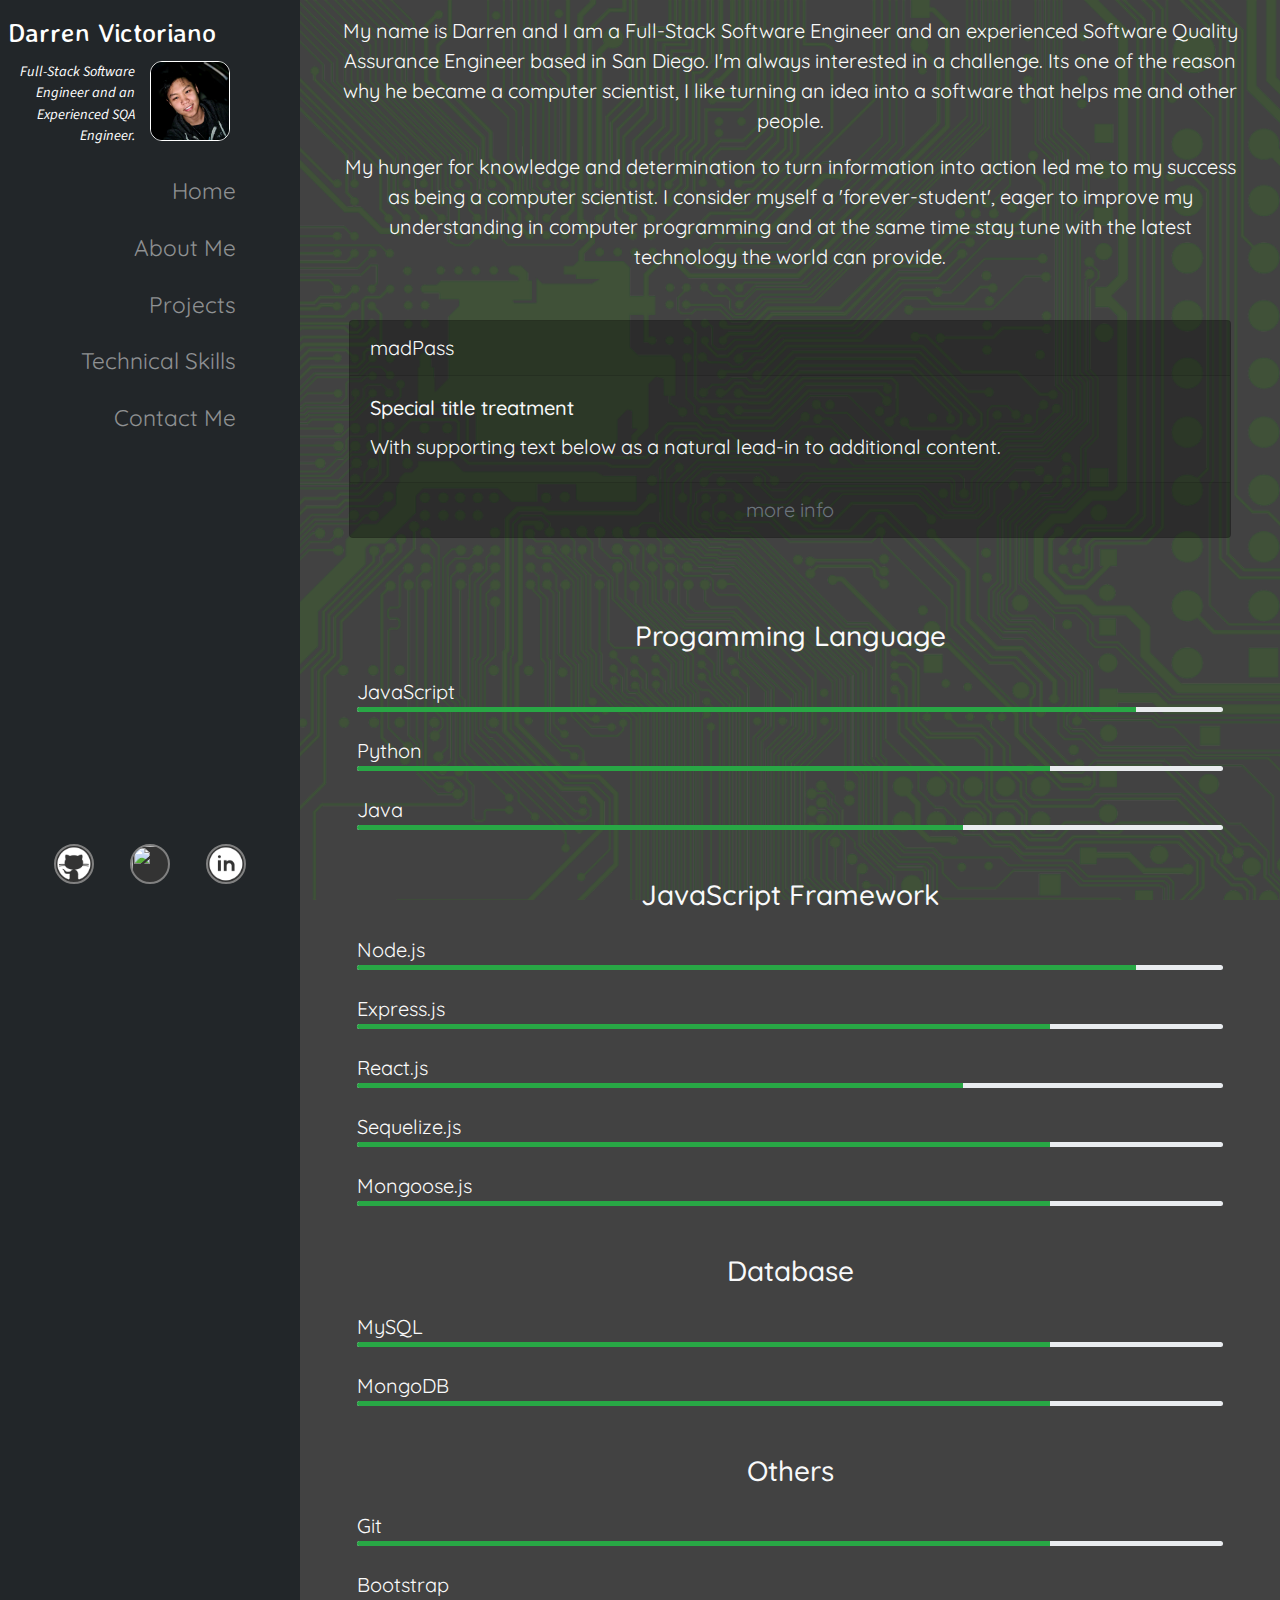
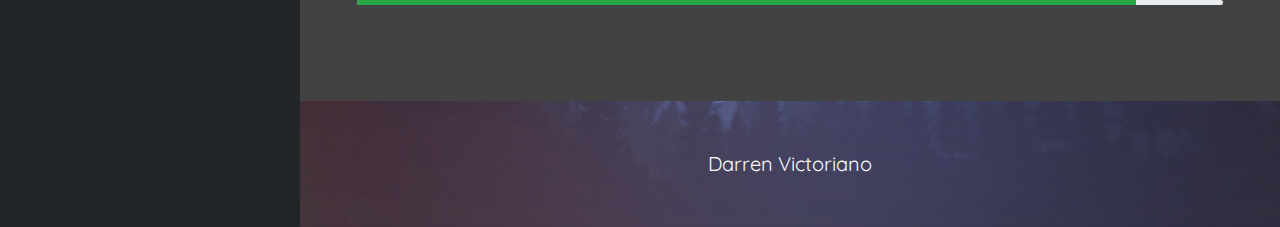
==== commit 4615c386: "worked on designed" ====
--- a/index.html
+++ b/index.html
@@ -90,7 +90,7 @@
             <a href="#about" id="about-link">
               <div title="About" class="fas fa-user-tie nav-link-icon">
               </div>
-              <span class="nav-link-text">About</span>
+              <span class="nav-link-text">About Me</span>
             </a>
           </li>
           <li>
@@ -107,10 +107,10 @@
             </a>
           </li>
           <li>
-            <a href="#contact" id="contact-link">
+            <a href="mailto:darren.victoriano@gmail.com" id="contact-link">
               <div title="Contact" class="fas fa-envelope nav-link-icon">
               </div>
-              <span class="nav-link-text">Contact</span>
+              <span class="nav-link-text">Contact Me</span>
             </a>
           </li>
         </ul>
@@ -152,17 +152,17 @@
 
     <!-- About DIV -->
     <div id="about" class="section p-3 text-center" data-anchor="page2">
-      <h2 class="mb-5">Who am I?</h2>
       <p class="mx-4">
-        Darren is a Full-Stack Software Engineer and an experienced Software Quality Assurance Engineer. He is always
+        My name is Darren and I am a Full-Stack Software Engineer and an experienced Software Quality Assurance Engineer
+        based in San Diego. I'm always
         interested
         in a challenge. Its one of the reason why he
-        became a computer scientist, he likes turning an idea into a software that helps him or other people.
+        became a computer scientist, I like turning an idea into a software that helps me and other people.
       </p>
       <p class="mx-4">
-        His hunger for knowledge and determination to turn information into action led him to his success as being a
+        My hunger for knowledge and determination to turn information into action led me to my success as being a
         computer
-        scientist. He consider himself a 'forever-student', eager to improve his understanding in computer
+        scientist. I consider myself a 'forever-student', eager to improve my understanding in computer
         programming and at the same time stay tune with the latest technology the world can provide.
       </p>
 
@@ -170,10 +170,33 @@
 
     <!-- Projects DIV -->
     <div id="projects" class="section p-3 text-center" data-anchor="page3">
-      <h2 class="mb-5">Projects</h2>
-      <p class="mx-4">
-        Coming soon...
-      </p>
+
+      <div class="row">
+        <div class="col-sm-12 px-5">
+
+          <div class="card text-left bg-dark text-light opacity">
+            <div class="card-header no-opacity">
+              madPass
+            </div>
+            <div class="card-body">
+              <h5 class="card-title">Special title treatment</h5>
+              <p class="card-text">With supporting text below as a natural lead-in to additional content.</p>
+
+            </div>
+            <div class="card-footer text-muted text-center">
+              more info
+            </div>
+          </div>
+
+        </div>
+        <div class="col-sm-12">
+
+
+        </div>
+
+      </div>
+
+
     </div>
 
     <!-- Skills DIV -->
@@ -182,7 +205,7 @@
       <!-- Header -->
 
       <!-- Content -->
-      <h3 class="text-white text-center pt-5">
+      <h3 class="text-center pt-5">
         Progamming Language
       </h3>
       <div class="row mt-4 px-5">
@@ -227,7 +250,7 @@
         </div>
       </div>
 
-      <h3 class="text-white text-center mt-5">
+      <h3 class="text-light text-center mt-5">
         JavaScript Framework
       </h3>
 
@@ -299,7 +322,7 @@
         </div>
       </div>
 
-      <h3 class="text-white text-center mt-5">
+      <h3 class="text-light text-center mt-5">
         Database
       </h3>
 
@@ -329,7 +352,7 @@
         </div>
       </div>
 
-      <h3 class="text-white text-center mt-5">
+      <h3 class="text-light text-center mt-5">
         Others
       </h3>
 
@@ -359,18 +382,6 @@
         </div>
       </div>
 
-    </div>
-
-    <!-- Contact DIV -->
-    <div id="contact" class="section p-3 text-center" data-anchor="page5">
-      <h2 class="mb-5 text-white">Contact Me</h2>
-      <p class="mx-4">
-        The best way to contact me is through my LinkedIn profile, just click the icon on the sidebar but if you must
-        send me an email then click
-        below.
-      </p>
-      <a href="mailto:darren.victoriano@gmail.com" class="btn btn-primary"><i class="fas fa-envelope"></i> Email
-        Me</a>
     </div>
 
     <!-- Footer -->
--- a/assets/css/style.css
+++ b/assets/css/style.css
@@ -136,8 +136,11 @@
 
 #home {
   background-color: rgba(0, 0, 0, 0);
-  background-image: url('../images/banner-mountain.png');
-  background-size: cover;
+  background-image: url('../images/bg/mountain-tech-top.png');
+  background-size: cover;
+  background-repeat: no-repeat;
+  background-position: center;
+  background-attachment: fixed;
 }
 
 #home2 {
@@ -159,15 +162,33 @@
 }
 
 #about {
-  background-color: #ffffff;
+  background-color: #424242;
+  background-image: url('../images/bg/motherboard.png');
+  background-size: cover;
+  background-repeat: no-repeat;
+  background-position: center;
+  background-attachment: fixed;
+  color: #fafafa;
 }
 
 #projects {
-  background-color: #f8f9fa;
+  background-color: #424242;
+  background-image: url('../images/bg/motherboard.png');
+  background-size: cover;
+  background-repeat: no-repeat;
+  background-position: center;
+  background-attachment: fixed;
+  color: #fafafa;
 }
 
 #skills {
-  background-color: #1864ab;
+  background-color: #424242;
+  background-image: url('../images/bg/motherboard.png');
+  background-size: cover;
+  background-repeat: no-repeat;
+  background-position: center;
+  background-attachment: fixed;
+  color: #fafafa;
 }
 
 #contact {
@@ -179,12 +200,16 @@
   background-color: rgba(0, 0, 0, 0);
   background-image: url('../images/banner-mountain-foot.png');
   background-size: cover;
-  color: #ffffff;
+  color: #fafafa;
 }
 
 .skills {
-  font-size: 2em;
-  color: #fff;
+  font-size: 1em;
+  color: #fafafa;
+}
+
+.opacity {
+  background: rgba(0, 0, 0, 0.3)!important;
 }
 
 /*
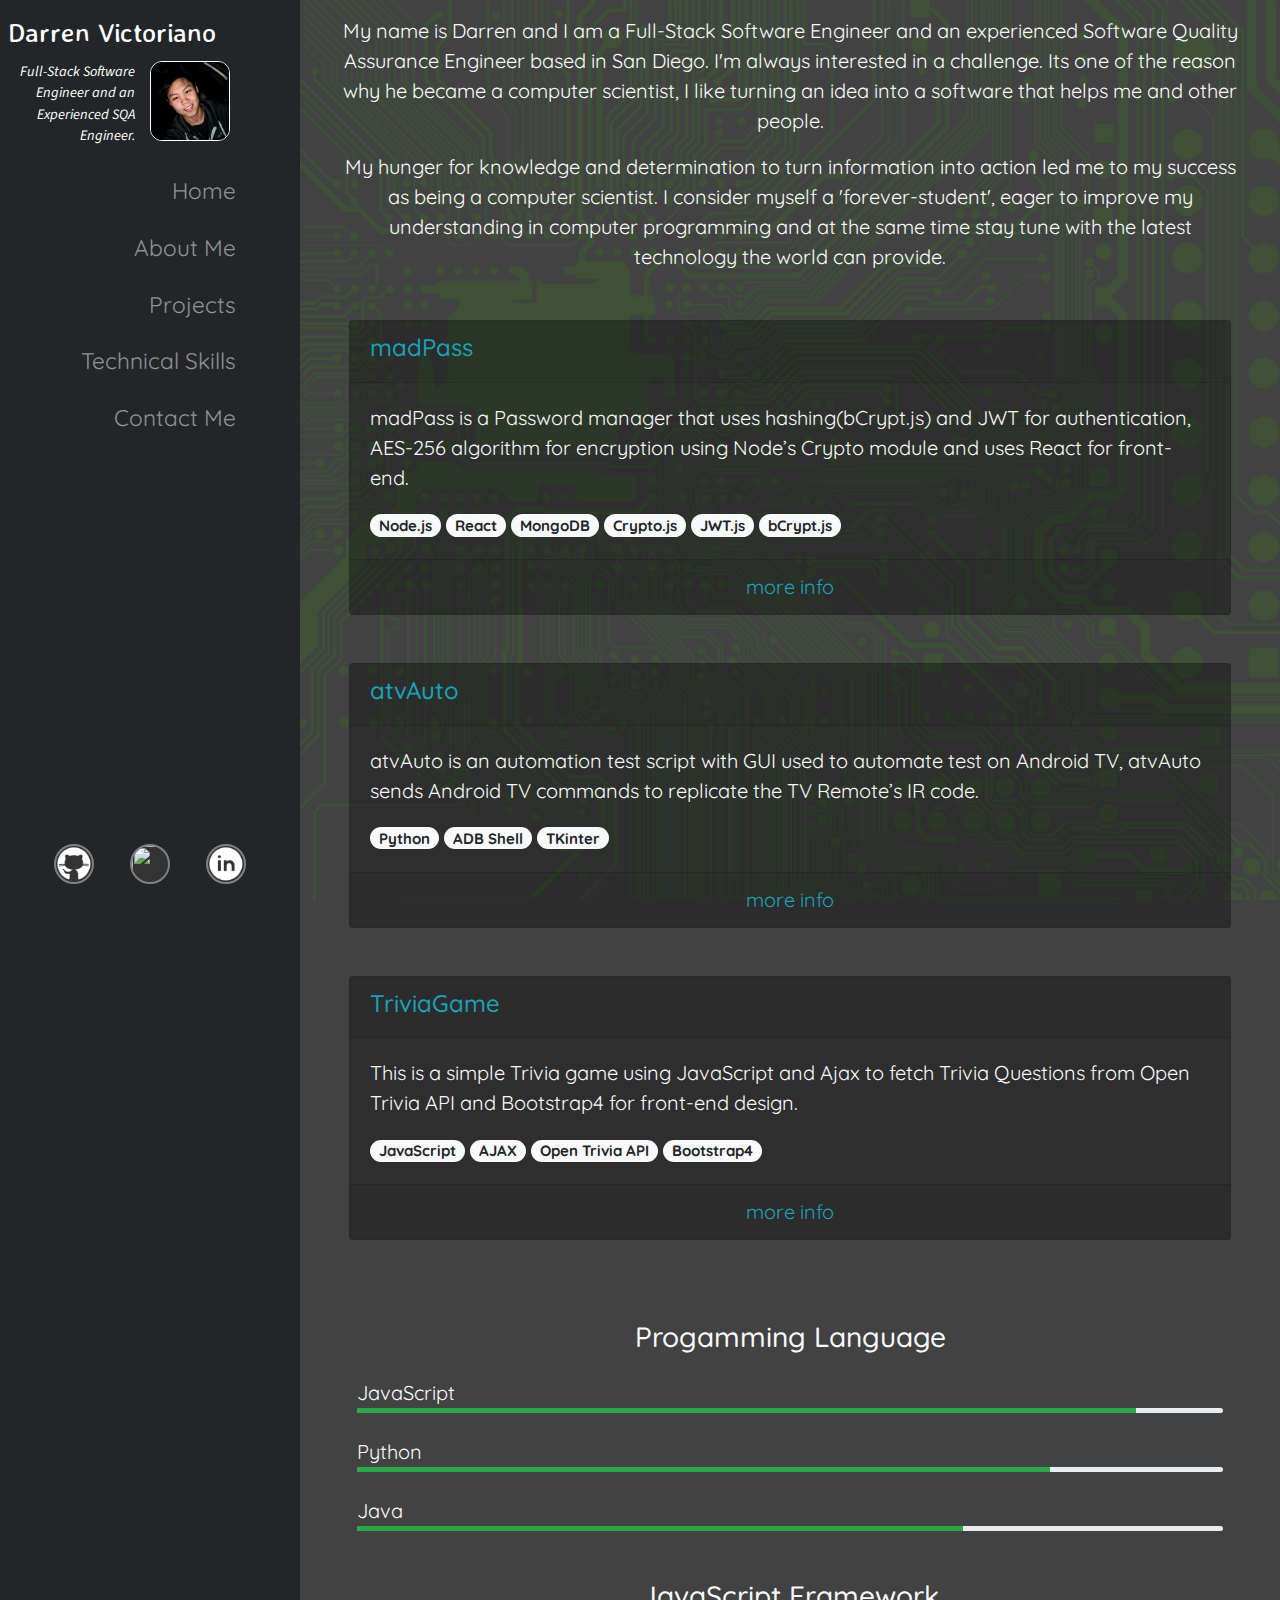
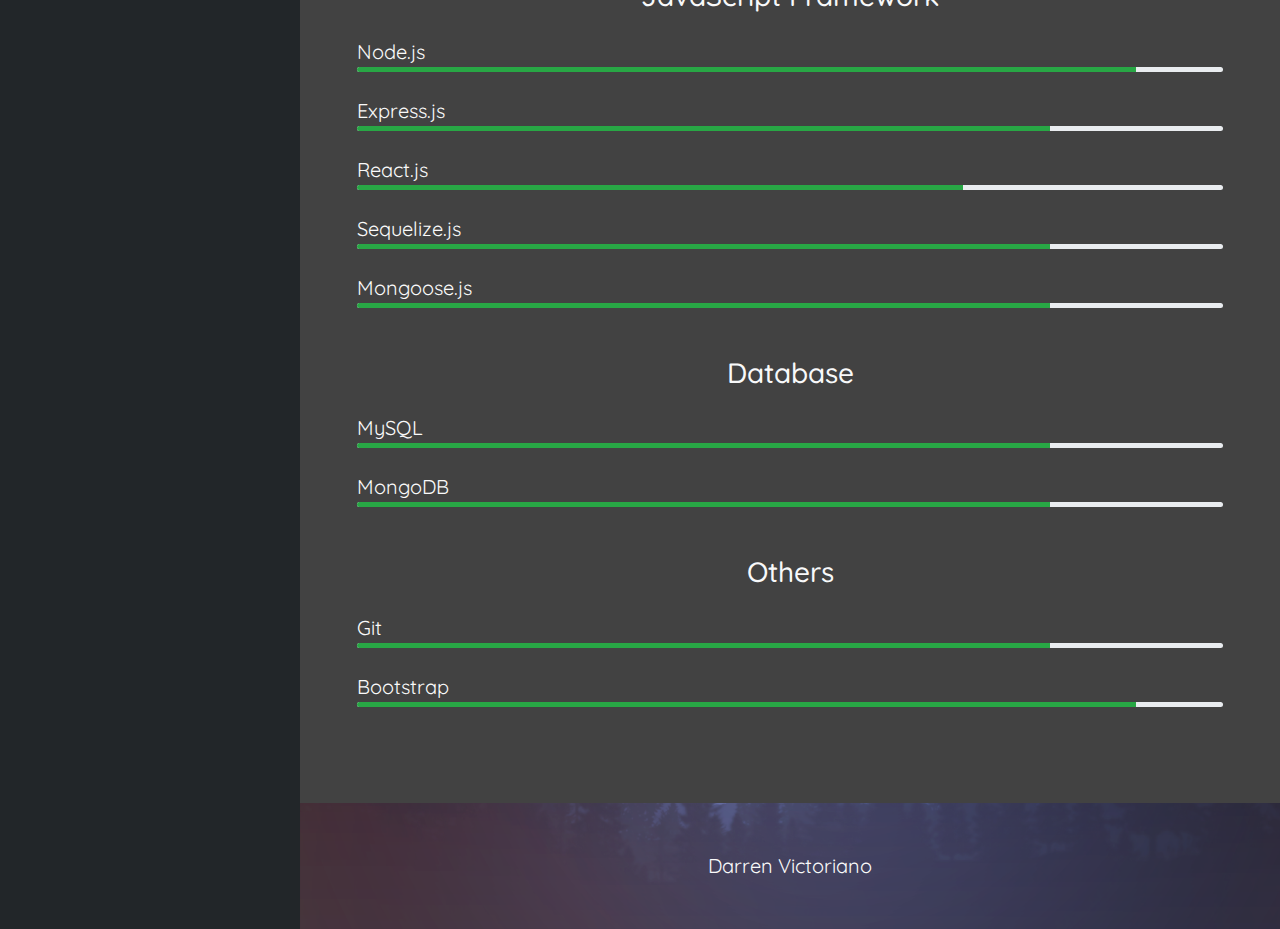
==== commit 6a4d02a0: "done" ====
--- a/index.html
+++ b/index.html
@@ -175,22 +175,73 @@
         <div class="col-sm-12 px-5">
 
           <div class="card text-left bg-dark text-light opacity">
-            <div class="card-header no-opacity">
-              madPass
+            <div class="card-header">
+              <h4 class="text-info">madPass</h4>
             </div>
             <div class="card-body">
-              <h5 class="card-title">Special title treatment</h5>
-              <p class="card-text">With supporting text below as a natural lead-in to additional content.</p>
-
+              <p class="card-text">madPass is a Password manager that uses hashing(bCrypt.js) and JWT for
+                authentication, AES-256 algorithm for
+                encryption using Node’s Crypto module and uses React for front-end.</p>
+              <span class="badge badge-pill badge-light">Node.js</span>
+              <span class="badge badge-pill badge-light">React</span>
+              <span class="badge badge-pill badge-light">MongoDB</span>
+              <span class="badge badge-pill badge-light">Crypto.js</span>
+              <span class="badge badge-pill badge-light">JWT.js</span>
+              <span class="badge badge-pill badge-light">bCrypt.js</span>
             </div>
             <div class="card-footer text-muted text-center">
-              more info
-            </div>
-          </div>
-
-        </div>
-        <div class="col-sm-12">
-
+              <a class="text-info" href="https://github.com/DarrenVictoriano/MAD-Protection" target="_blank">more
+                info</a>
+            </div>
+          </div>
+
+        </div>
+
+
+        <div class="col-sm-12 px-5 mt-5">
+
+          <div class="card text-left bg-dark text-light opacity">
+            <div class="card-header">
+              <h4 class="text-info">atvAuto</h4>
+            </div>
+            <div class="card-body">
+              <p class="card-text">atvAuto is an automation test script with GUI used to automate test on Android TV,
+                atvAuto sends Android TV commands
+                to replicate the TV Remote’s IR code.</p>
+              <span class="badge badge-pill badge-light">Python</span>
+              <span class="badge badge-pill badge-light">ADB Shell</span>
+              <span class="badge badge-pill badge-light">TKinter</span>
+            </div>
+            <div class="card-footer text-muted text-center">
+              <a class="text-info" href="https://github.com/DarrenVictoriano/atvAuto" target="_blank">more
+                info</a>
+            </div>
+          </div>
+
+        </div>
+
+        <div class="col-sm-12 px-5 mt-5">
+
+          <div class="card text-left bg-dark text-light opacity">
+            <div class="card-header">
+              <h4 class="text-info">TriviaGame</h4>
+            </div>
+            <div class="card-body">
+              <p class="card-text">
+                This is a simple Trivia game using JavaScript and Ajax to fetch Trivia Questions from Open Trivia API
+                and Bootstrap4
+                for front-end design.
+              </p>
+              <span class="badge badge-pill badge-light">JavaScript</span>
+              <span class="badge badge-pill badge-light">AJAX</span>
+              <span class="badge badge-pill badge-light">Open Trivia API</span>
+              <span class="badge badge-pill badge-light">Bootstrap4</span>
+            </div>
+            <div class="card-footer text-muted text-center">
+              <a class="text-info" href="https://darrenvictoriano.com/TriviaGame/" target="_blank">more
+                info</a>
+            </div>
+          </div>
 
         </div>
 
@@ -359,7 +410,7 @@
       <div class="row mt-4 px-5">
         <div class="text-left col-12 px-2">
           <span class="skills ">
-            <i class=" devicon-git-plain" data-toggle="tooltip" data-placement="top" title="Git"></i>
+            <i class=" devicon-git-plain" data-toggle="tooltip" data-placement="top" title="Git / GitHub / GitLab"></i>
             Git
           </span>
           <div class="progress" style="height: 5px;">
